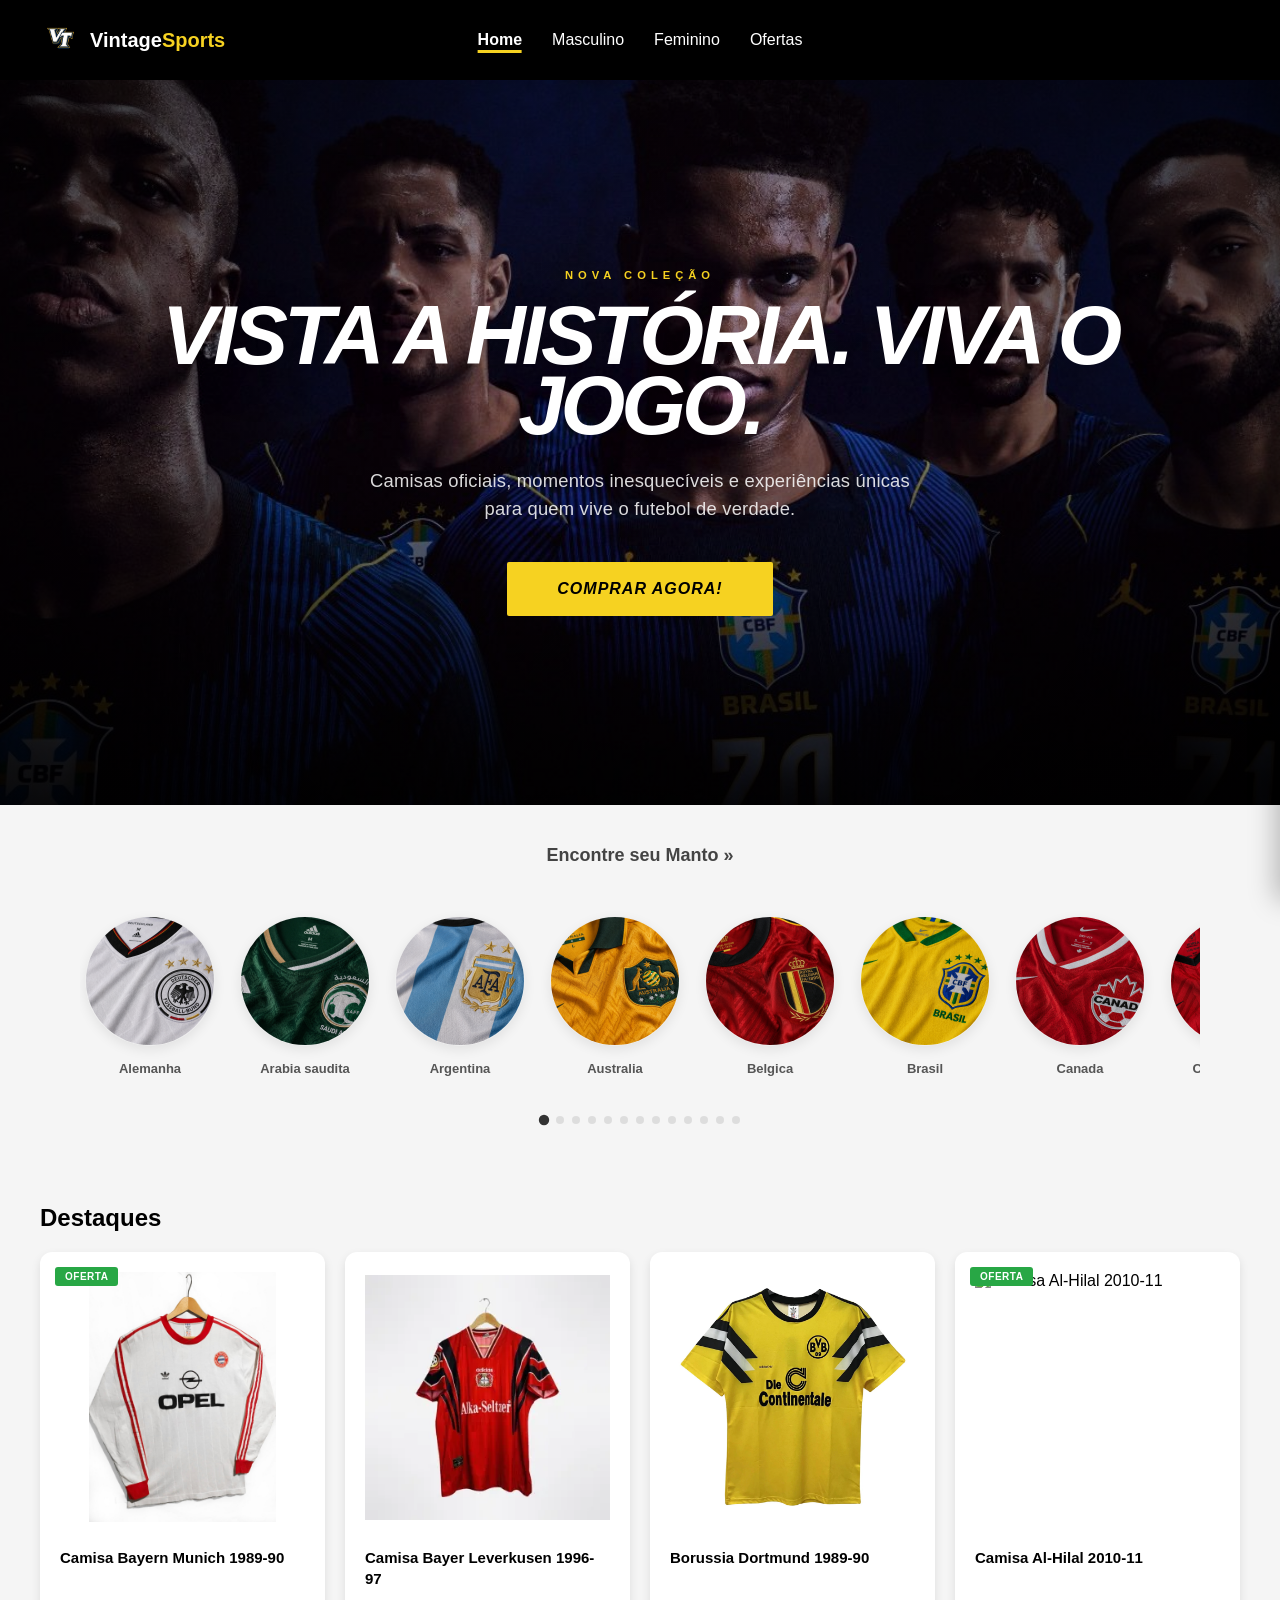
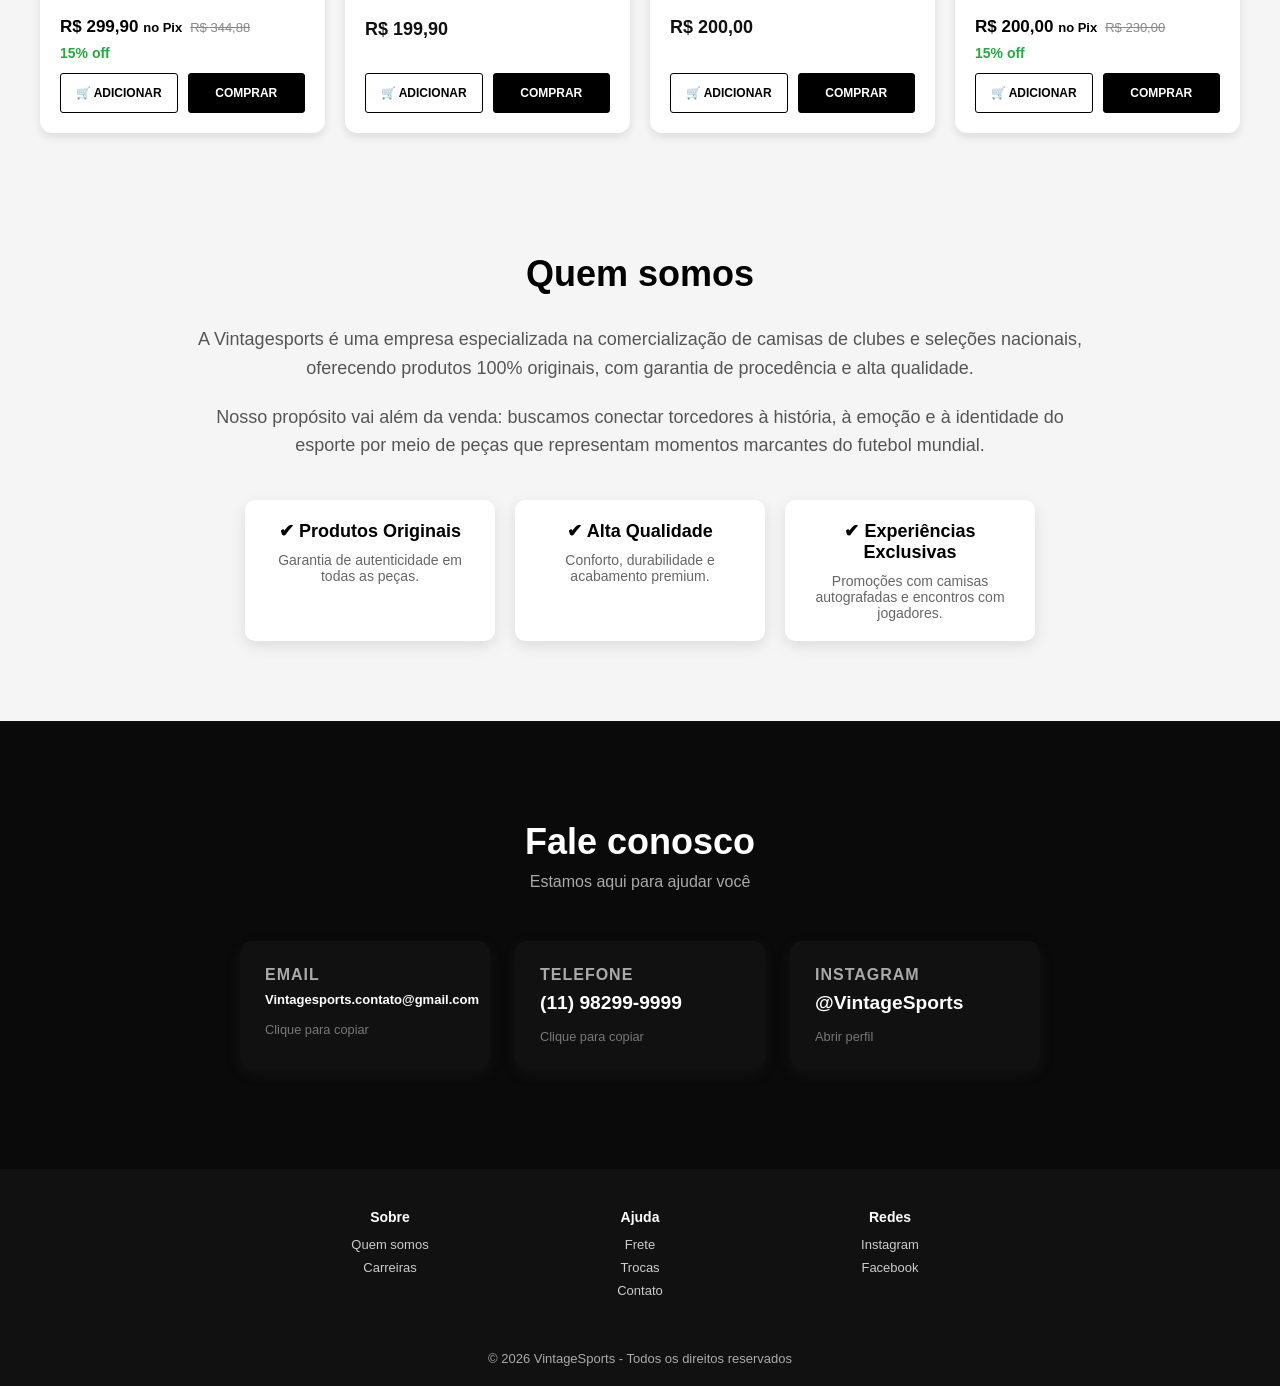
==== index.html @ 47f7eb40 "modify" ====
<!DOCTYPE html>
<html lang="pt-br">
<head>
    <meta charset="UTF-8">
    <meta name="viewport" content="width=device-width, initial-scale=1.0">

    <!-- CSS -->
    <link rel="stylesheet" href="/css/header.css">
    <link rel="stylesheet" href="/css/style.css">
    <link rel="stylesheet" href="/css/home.css">
    <link rel="stylesheet" href="/css/produtos.css">
    <link rel="stylesheet" href="/css/footer.css">
    <link rel="stylesheet" href="/css/modal_produto.css">
    <link rel="stylesheet" href="/css/carrossel.css">
    <link rel="stylesheet" href="https://cdnjs.cloudflare.com/ajax/libs/font-awesome/7.0.1/css/all.min.css">

    <title>VintageSports</title>
</head>

<body>

<div id="overlay"></div>

<header>
  <div class="logo">
      <img src="/assets/img/logo.png" alt="">
      <h1>Vintage<span style="color:#f6d221;">Sports</span></h1>
  </div>

  <nav>
    <ul>
      <li><a href="/index.html"class="active">Home</a></li>
      <li><a href="/pages/masculino.html">Masculino</a></li>
      <li><a href="/pages/femenino.html">Feminino</a></li>
      <li><a href="/pages/ofertas.html">Ofertas</a></li>
    </ul>
  </nav>

  <div class="icons">
    <div class="search-box">
        <input type="text" id="searchInput" placeholder="Buscar...">
        <i class="fa-solid fa-magnifying-glass search-icon"></i>
    </div>
    <button id="cart-btn">
      <i class="fa-solid fa-bag-shopping"></i>
      <span id="cart-count">0</span>
    </button>
  </div>
</header>

<section class="hero">
  <div class="hero-overlay"></div>

  <div class="hero-content">
    <span class="tag">Nova Coleção</span>

    <h1>
      Vista a história. Viva o jogo.
    </h1>

    <p>
      Camisas oficiais, momentos inesquecíveis e experiências únicas para quem vive o futebol de verdade.
    </p>

    <a href="/pages/ofertas.html" class="btn-hero">
      Comprar agora!
    </a>
  </div>
</section>

<!-- Certifique-se de ter o link do FontAwesome no seu <head> para as setas aparecerem -->
<section class="carrossel-manto">
    <h2>Encontre seu Manto »</h2>
    
    <div class="carrossel-container">
        <!-- Seta Esquerda -->
        <button class="seta-nav esquerda" onclick="rolarCarrossel(-1)" aria-label="Anterior">
            <i class="fa-solid fa-chevron-left"></i>
        </button>

        <!-- O ID 'carrossel-lista' é o que o JS vai usar para rolar -->
        <div class="carrossel-wrapper" id="carrossel-lista">

            <div class="carrossel-item">
                <div class="carrossel-circulo">
                    <img src="/assets/img/ALEMANHA/alemanha.png" alt="Pelé">
                </div>
                <span>Alemanha</span>
            </div>

            <div class="carrossel-item">
                <div class="carrossel-circulo">
                    <img src="/assets/img/ARABIA SAUDITA/arabia.png" alt="Pelé">
                </div>
                <span>Arabia saudita</span>
            </div>

            <div class="carrossel-item">
                <div class="carrossel-circulo">
                    <img src="/assets/img/ARGENTINA/argentina.png" alt="Pelé">
                </div>
                <span>Argentina</span>
            </div>

            <div class="carrossel-item">
                <div class="carrossel-circulo">
                    <img src="/assets/img/AUSTRALIA/australia.png" alt="Pelé">
                </div>
                <span>Australia</span>
            </div>

            <div class="carrossel-item">
                <div class="carrossel-circulo">
                    <img src="/assets/img/BELGICA/belgica.png" alt="Pelé">
                </div>
                <span>Belgica</span>
            </div>

            <div class="carrossel-item">
                <div class="carrossel-circulo">
                    <img src="/assets/img/BRASIL/brasil.png" alt="Pelé">
                </div>
                <span>Brasil</span>
            </div>

            <div class="carrossel-item">
                <div class="carrossel-circulo">
                    <img src="/assets/img/CANADA/canada.png" alt="Pelé">
                </div>
                <span>Canada</span>
            </div>

            <div class="carrossel-item">
                <div class="carrossel-circulo">
                    <img src="/assets/img/COREIA DO SUL/coreia do sul.png" alt="Pelé">
                </div>
                <span>Coreia Do Sul</span>
            </div>

            <div class="carrossel-item">
                <div class="carrossel-circulo">
                    <img src="/assets/img/CROACIA/croacia.png" alt="Pelé">
                </div>
                <span>Croacia</span>
            </div>

            <div class="carrossel-item">
                <div class="carrossel-circulo">
                    <img src="/assets/img/EGITO/egito.png" alt="Pelé">
                </div>
                <span>Egito</span>
            </div>

            <div class="carrossel-item">
                <div class="carrossel-circulo">
                    <img src="/assets/img/ESPANHA/espanha.png" alt="Pelé">
                </div>
                <span>Espanha</span>
            </div>

            <div class="carrossel-item">
                <div class="carrossel-circulo">
                    <img src="/assets/img/USA/usa.png" alt="Pelé">
                </div>
                <span>USA</span>
            </div>

            <div class="carrossel-item">
                <div class="carrossel-circulo">
                    <img src="/assets/img/FRANCA/frança.png" alt="Pelé">
                </div>
                <span>França</span>
            </div>

            <div class="carrossel-item">
                <div class="carrossel-circulo">
                    <img src="/assets/img/HOLANDA/holanda.png" alt="São Paulo">
                </div>
                <span>Holanda</span>
            </div>

            <div class="carrossel-item">
                <div class="carrossel-circulo">
                    <img src="/assets/img/INGLATERRA/inglaterra.png" alt="Santos">
                </div>
                <span>Inglaterra</span>
            </div>

            <div class="carrossel-item">
                <div class="carrossel-circulo">
                    <img src="/assets/img/JAPAO/japao.png" alt="Santos">
                </div>
                <span>Japão</span>
            </div>

            <div class="carrossel-item">
                <div class="carrossel-circulo">
                    <img src="/assets/img/MARROCOS/marrocos.png" alt="Santos">
                </div>
                <span>Marrocos</span>
            </div>

            <div class="carrossel-item">
                <div class="carrossel-circulo">
                    <img src="/assets/img/MEXICO/mexico.png" alt="Santos">
                </div>
                <span>Mexico</span>
            </div>

            <div class="carrossel-item">
                <div class="carrossel-circulo">
                    <img src="/assets/img/PORTUGAL/portugal.png" alt="Santos">
                </div>
                <span>Portugal</span>
            </div>

            <div class="carrossel-item">
                <div class="carrossel-circulo">
                    <img src="/assets/img/URUGUAY/uruguai.png" alt="Santos">
                </div>
                <span>Uruguay</span>
            </div>

            <!-- Adicione mais itens aqui conforme sua necessidade -->

        </div>

        <!-- Seta Direita -->
        <button class="seta-nav direita" onclick="rolarCarrossel(1)" aria-label="Próximo">
            <i class="fa-solid fa-chevron-right"></i>
        </button>
    </div>

    <!-- Bolinhas de Navegação (Opcional, o JS pode controlar depois) -->
    <div class="carrossel-dots" id="carrossel-dots">
        <span class="ponto ativo"></span>
        <span class="ponto"></span>
        <span class="ponto"></span>
        <span class="ponto"></span>
    </div>
</section>


<section class="products">
  <h2>Destaques</h2>
  <div class="grid animar" id="produtos-home"></div>
</section>

<!-- 🔥 CARRINHO -->
<div id="cart" class="cart">
  <h2>Seu Carrinho</h2>

  <ul id="cart-items"></ul>

  <div class="cart-footer">
    <p>Total: R$ <span id="total">0.00</span></p>

    <button class="vercart-btn" onclick="VerCarrinho()">
      Ver Carrinho completo
    </button>

    <button class="conti-btn" onclick="closeCart()">
      Continuar Comprando
    </button>
  </div>
</div>


<section id="quem-somos" class="quem-somos animar">
  <div class="container">

    <h2 class="animar">Quem somos</h2>

    <p class="descricao animar">
      A Vintagesports é uma empresa especializada na comercialização de camisas de clubes e seleções nacionais, oferecendo produtos 100% originais, com garantia de procedência e alta qualidade.
    </p>

    <p class="descricao animar">
      Nosso propósito vai além da venda: buscamos conectar torcedores à história, à emoção e à identidade do esporte por meio de peças que representam momentos marcantes do futebol mundial.
    </p>

    <div class="destaques">
      <div class="card-s animar">
        <h3>✔ Produtos Originais</h3>
        <p>Garantia de autenticidade em todas as peças.</p>
      </div>

      <div class="card-s animar">
        <h3>✔ Alta Qualidade</h3>
        <p>Conforto, durabilidade e acabamento premium.</p>
      </div>

      <div class="card-s animar">
        <h3>✔ Experiências Exclusivas</h3>
        <p>Promoções com camisas autografadas e encontros com jogadores.</p>
      </div>
    </div>

  </div>
</section>

<section id="contato" class="contato animar">
  <h2 class="titulo-contato animar">Fale conosco</h2>
  <p class="subtitulo-contato animar">Estamos aqui para ajudar você</p>

  <div class="contato-container">

    <!-- EMAIL -->
    <div class="card-contato copiavel animar" onclick="copiarTexto('email', this)">
      <h3>Email</h3>
      <p id="email">Vintagesports.contato@gmail.com</p>
      <span class="status">Clique para copiar</span>
    </div>

    <!-- TELEFONE -->
    <div class="card-contato copiavel animar" onclick="copiarTexto('telefone', this)">
      <h3>Telefone</h3>
      <p id="telefone">(11) 98299-9999</p>
      <span class="status">Clique para copiar</span>
    </div>

    <!-- INSTAGRAM -->
    <div class="card-contato animar">
      <h3>Instagram</h3>
      <p>
        <a href="https://instagram.com/seuusuario" target="_blank">
          @VintageSports
        </a>
      </p>
      <span class="status">Abrir perfil</span>
    </div>

  </div>
</section>

<footer class="">
  <div class="footer-grid">

    <div class="animar">
      <h4>Sobre</h4>
      <ul>
        <li><a href="#quem-somos">Quem somos</a></li>
        <li><a href="#">Carreiras</a></li>
      </ul>
    </div>

    <div class="animar">
      <h4>Ajuda</h4>
      <ul>
        <li><a href="#">Frete</a></li>
        <li><a href="#">Trocas</a></li>
        <li><a href="#contato">Contato</a></li>
      </ul>
    </div>

    <div class="animar">
      <h4>Redes</h4>
      <ul>
        <li><a href="#">Instagram</a></li>
        <li><a href="#">Facebook</a></li>
      </ul>
    </div>

  </div>

  <p>© 2026 VintageSports - Todos os direitos reservados</p>
</footer>

<script src="/js/carrossel.js" defer></script>
<script src="/js/produtos.js"></script>
<script src="/js/modal_produto.js"></script>
<script src="/js/script.js" defer></script>

<div id="custom-confirm" class="modal-overlay">
  <div class="modal-content">
    <h3>Remover item?</h3>
    <p>Tem certeza que deseja remover este item do carrinho?</p>

    <div class="modal-buttons">
      <button id="confirm-yes" class="btn-confirm">Remover</button>
      <button id="confirm-no" class="btn-cancel">Cancelar</button>
    </div>
  </div>
</div>

<!-- MODAL DE SELEÇÃO DE PRODUTO (VINTAGE SPORTS) -->
<div id="modal-selecao" class="modal-container">
  <div class="modal-content product-layout">
    <button class="close-x" onclick="fecharModal()">✕</button>

    <!-- COLUNA ESQUERDA: IMAGEM -->
    <div class="product-left">
      <img id="modal-img" src="" alt="Produto">
    </div>

    <!-- COLUNA DIREITA: INFORMAÇÕES -->
    <div class="product-right">
      <h2 id="modal-titulo"></h2>
      
      <!-- ⭐ FEEDBACK E VENDAS -->
      <div class="product-rating-row">
        <div class="stars">
          <i class="fa-solid fa-star"></i>
          <i class="fa-solid fa-star"></i>
          <i class="fa-solid fa-star"></i>
          <i class="fa-solid fa-star"></i>
          <i class="fa-solid fa-star-half-stroke"></i>
          <span>(128 avaliações)</span>
        </div>
        <span class="sold-count">| 452 vendidos</span>
      </div>

      <p class="product-category">VintageSports Retro Collection</p>
      
      <div class="product-price-section">
        <span class="price-current" id="modal-preco"></span>
        <span class="price-method">no Pix</span>
      </div>

      <!-- BOX DE PROMOÇÃO -->
      <div class="product-info-box">
        <p>Baixe o App e ganhe <strong>5% de desconto</strong> com o cupom <strong>VINTAGE10</strong></p>
      </div>

      <!-- CABEÇALHO DE TAMANHOS -->
      <div class="size-header">
        <span>Tamanho e numeração</span>
        <a href="#" class="size-guide">Tabela de medidas</a>
      </div>

      <!-- GRADE DE TAMANHOS -->
      <div class="tamanhos-grid">
        <button type="button" onclick="selecionarTamanho('P', this)">P</button>
        <button type="button" onclick="selecionarTamanho('M', this)">M</button>
        <button type="button" onclick="selecionarTamanho('G', this)">G</button>
        <button type="button" onclick="selecionarTamanho('GG', this)">GG</button>
      </div>

      <!-- AÇÕES FINAIS (Botão Confirmar e Cancelar Centralizado) -->
      <div class="modal-footer-actions">
        <button id="btn-confirmar" class="btn-confirmar" style="display:none;" onclick="finalizarSelecao()">Confirmar</button>
        <button type="button" class="btn-cancelar-link" onclick="fecharModal()">Cancelar</button>
      </div>
    </div>
  </div>
</div>




</body>
</html>
---- css/header.css ----
/* =============================================================
   0. RESET E FOOTER FIX (Garante que o footer fique no fundo)
   ============================================================= */
html {
  height: 100%;
}

#promo {
  scroll-margin-top: 100px; /* Ajuste esse valor conforme a altura do seu header */
}

#quem-somos{
  scroll-margin-top: 100px;
}

body {
  margin: 0;
  display: flex;
  flex-direction: column;
  min-height: 100vh; /* Força o corpo a ter no mínimo a altura da tela */
}

/* Faz o conteúdo principal (como a section products) ocupar o espaço e empurrar o footer */
main, .products, .promo {
  flex: 1 0 auto;
}

footer {
  flex-shrink: 0;
}

/* =============================================================
   1. HEADER (ESTRUTURA)
   ============================================================= */
header {
  width: 100%;
  padding: 20px 40px;
  background-color: rgb(0, 0, 0);
  display: flex;
  justify-content: space-between;
  align-items: center;
  position: sticky;
  top: 0;
  z-index: 1000;
  transition: background-color 0.3s ease, backdrop-filter 0.3s ease;
}

header.scrolled {
  background-color: rgba(0, 0, 0, 0.6) !important;
  backdrop-filter: blur(12px);
  -webkit-backdrop-filter: blur(12px);
  box-shadow: 0 4px 20px rgba(0, 0, 0, 0.2);
}

/* =============================================================
   2. LOGO (ALINHAMENTO LIMPO)
   ============================================================= */
.logo {
  display: flex;
  align-items: center;
  gap: 10px;
  text-decoration: none;
  z-index: 10; /* Garante que o logo fique visível */
}

.logo img {
  width: 40px;
  height: 40px;
  object-fit: contain;
}

.logo h1 {
  font-size: 20px;
  color: white;
  margin: 0; /* Remove as margens negativas antigas */
  font-weight: bold;
}

/* =============================================================
   3. NAV (CENTRO ABSOLUTO DO MONITOR)
   ============================================================= */
nav {
  /* O segredo para o centro perfeito: ignora o tamanho do logo e ícones */
  position: absolute;
  left: 50%;
  transform: translateX(-50%);
}

nav ul {
  display: flex;
  list-style: none;
  gap: 30px;
  margin: 0;
  padding: 0;
}

nav a {
  text-decoration: none;
  color: #ffffff;
  font-weight: 500;
  transition: 0.3s;
}

nav a:hover {
  color: #f6d221;
}

nav a.active {
  color: #ffffff;
  font-weight: 600;
  border-bottom: 3px solid #f6d221;
  padding-bottom: 2px;
}

/* =============================================================
   4. ÍCONES E BUSCA (DIREITA)
   ============================================================= */
.icons {
  display: flex;
  align-items: center;
  gap: 20px;
  z-index: 10;
}

.search-box {
  display: flex;
  align-items: center;
  position: relative;
}

.search-box input {
  width: 0;
  opacity: 0;
  padding: 8px 0;
  border: 1px solid transparent;
  border-radius: 20px;
  transition: all 0.4s ease;
  background: #222;
  color: white;
}

.search-box.active input {
  width: 180px;
  opacity: 1;
  padding: 8px 15px;
  margin-right: 10px;
  border: 1px solid #444;
}

.search-icon {
  cursor: pointer;
  font-size: 18px;
  color: white;
  transition: transform 0.2s ease;
}

.search-icon:hover {
  transform: translateY(-3px);
}

.search-box input:focus {
  border: 1px solid #f6d221;
  box-shadow: 0 0 5px #f6d221;
  outline: none;
}

#cart-btn {
  background: none;
  border: none;
  color: white;
  font-size: 20px;
  cursor: pointer;
}
---- css/style.css ----
*{
  margin:0;
  padding:0;
  box-sizing:border-box;
  font-family:Arial, Helvetica, sans-serif;
}

html {
  scroll-behavior: smooth;
}


body{
  background:#f5f5f5;
}


body.no-scroll {
  overflow: hidden;
}

/* 🔥 BOTÃO DO CARRINHO */
#cart-btn {
  background: transparent;
  border: none;
  padding: 10px;
  cursor: pointer;
  border-radius: 10px;
  color: white;
  font-size: 22px; /* Aumentei um pouco o ícone para equilibrar com o número maior */
  display: flex;
  align-items: center;
  justify-content: center;
  position: relative;
  transition: all 0.3s ease;
}

#cart-btn:hover {
  transform: translateY(-5px);
}

#cart-count {
  position: absolute;
  top: 2px;    
  right: 0px;   
  background: #f6d221; 
  color: #000; 
  font-size: 12px;  
  font-weight: 800;    
  width: 18px;         
  height: 18px;
  display: flex;
  align-items: center;
  justify-content: center;
  border-radius: 50%;
  line-height: 1;
  pointer-events: none; 
  box-shadow: 0 2px 5px rgba(0,0,0,0.2);
}


/* 🔥 CARRINHO */
.cart {
  position: fixed;
  right: -340px;
  top: 80px;
  width: 340px;
  height: calc(100vh - 80px);
  background: white;
  padding: 20px;
  transition: 0.4s ease;
  box-shadow: -5px 0 25px rgba(0,0,0,0.25);

  display: flex;
  flex-direction: column;
  z-index: 2000 !important;
}

.cart.active {
  right: 0;
}

/* 🔥 LISTA */
#cart-items {
  flex: 1;
  overflow-y: auto;
  margin-top: 10px;
  padding-right: 5px;
}

/* 🔥 SCROLL */
#cart-items::-webkit-scrollbar {
  width: 6px;
}

#cart-items::-webkit-scrollbar-thumb {
  background: #ccc;
  border-radius: 10px;
}

/* 🔥 ITEM (NÍVEL NIKE) */
.cart-item {
  display: grid;
  grid-template-columns: 25px 70px 1fr 30px;
  align-items: center;
  gap: 12px;
  padding: 15px 0;
  border-bottom: 1px solid #eee;
}

/* CHECKBOX */
.cart-item input {
  cursor: pointer;
}

/* IMAGEM */
.cart-img {
  width: 65px;
  border-radius: 8px;
}

/* INFO */
.cart-info {
  display: flex;
  flex-direction: column;
  gap: 6px;
}

/* NOME */
.cart-name {
  font-size: 14px;
  font-weight: 500;
}

/* PREÇO */
.cart-price {
  font-weight: bold;
  font-size: 14px;
}

/* 🔥 CONTROLE DE QUANTIDADE */
.qtd-control {
  display: flex;
  align-items: center;
  gap: 8px;
}

.qtd-control button {
  width: 26px;
  height: 26px;
  border-radius: 50%;
  border: 1px solid #ddd;
  background: white;
  cursor: pointer;
  font-size: 14px;
  transition: 0.2s;
}

.qtd-control button:hover {
  background: black;
  color: white;
}

.qtd-control span {
  min-width: 20px;
  text-align: center;
  font-weight: bold;
}

/* 🔥 LIXEIRA */
.delete-btn {
  background: none;
  border: none;
  cursor: pointer;
  color: #aaa;
  font-size: 18px;
  transition: 0.2s;
}

.delete-btn:hover {
  color: red;
}

/* 🔥 FOOTER */
.cart-footer {
  border-top: 1px solid #eee;
  padding-top: 15px;
}

.cart-footer p {
  font-size: 16px;
  margin-bottom: 10px;
}

/* BOTÕES */
.vercart-btn {
  width: 100%;
  padding: 12px;
  background: #000;
  color: #fff;
  border: none;
  margin-bottom: 10px;
  cursor: pointer;
  transition: 0.3s;
}

.vercart-btn:hover {
  opacity: 0.8;
}

.conti-btn {
  width: 100%;
  padding: 12px;
  background: #ffffff;
  border: 1px solid #000;
  cursor: pointer;
  transition: 0.3s;
}

.conti-btn:hover {
  background: #000;
  color: white;
}

/* 🔥 OVERLAY (BLUR PREMIUM) */
#overlay {
  position: fixed;
  top: 0;
  left: 0;
  width: 100%;
  height: 100%;

  background: rgba(0, 0, 0, 0.4);
  backdrop-filter: blur(3px);

  opacity: 0;
  pointer-events: none;
  transition: 0.3s;

  z-index: 1500 !important;
}

#overlay.active {
  opacity: 1;
  pointer-events: all;
}

/* ESTADO INICIAL (invisível) */
.animar {
  opacity: 0;
  transform: translateY(40px);
  transition: all 0.8s ease;
}

/* QUANDO APARECE */
.animar.ativo {
  opacity: 1;
  transform: translateY(0);
}

/* ==========================================================================
   MODAL PADRONIZADO (ESTILO NIKE / VINTAGE SPORTS)
   ========================================================================== */

.modal-overlay {
  display: none; /* Controlado via JS */
  position: fixed;
  top: 0;
  left: 0;
  width: 100%;
  height: 100%;
  background: rgba(0, 0, 0, 0.4);
  backdrop-filter: blur(8px);    /* Desfoque moderno */
  -webkit-backdrop-filter: blur(8px);
  z-index: 10000;                /* Acima do mini-carrinho */
  align-items: center;
  justify-content: center;
}

.modal-content {
  background: #fff;
  padding: 40px 30px;
  border-radius: 24px;           /* Bordas suaves conforme a imagem */
  max-width: 380px;              /* Tamanho idêntico ao checkout */
  width: 90%;
  text-align: center;
  box-shadow: 0 20px 40px rgba(0, 0, 0, 0.15);
  border: none;
  animation: modalShow 0.3s cubic-bezier(0.175, 0.885, 0.32, 1.275) forwards;
}

/* --- TEXTOS --- */
.modal-content h3 {
  font-size: 22px;
  font-weight: 700;
  color: #111;
  margin-bottom: 12px;
  letter-spacing: -0.5px;
}

.modal-content p {
  font-size: 15px;
  color: #707072;                /* Cinza médio elegante */
  margin-bottom: 30px;
  line-height: 1.5;
}

/* --- BOTÕES EMPILHADOS --- */
.modal-buttons {
  display: flex;
  flex-direction: column;        /* Estilo empilhado da foto */
  gap: 12px;
  align-items: center;
}

.btn-confirm, .btn-cancel {
  border-radius: 40px;           /* Formato pílula */
  font-weight: 600;
  cursor: pointer;
  border: none;
  transition: all 0.2s ease;
}

/* Botão REMOVER (Destaque) */
.btn-confirm {
  background: #111;
  color: #fff;
  width: 100%;
  padding: 16px;
  font-size: 15px;
}

.btn-confirm:hover {
  background: #333;
}

/* Botão CANCELAR (Discreto) */
.btn-cancel {
  background: #f7f7f7;
  color: #111;
  width: 50%;                    /* Menor como na imagem */
  padding: 10px;
  font-size: 14px;
}

.btn-cancel:hover {
  background: #eeeeee;
}

/* --- ANIMAÇÕES --- */
@keyframes modalShow {
  from { transform: scale(0.8); opacity: 0; }
  to { transform: scale(1); opacity: 1; }
}


/* =============================================================
   SISTEMA DE NOTIFICAÇÃO GLOBAL - CENTRALIZADO NA BASE
   ============================================================= */

/* Container de Notificações - Fixado no Centro Inferior */
.toast-container {
    position: fixed !important;
    bottom: 30px !important;
    left: 50% !important; /* Move para o meio da tela */
    transform: translateX(-50%) !important; /* Ajuste exato para o centro horizontal */
    z-index: 2147483647 !important;
    display: flex !important;
    flex-direction: column-reverse !important;
    align-items: center !important; /* Garante que os toasts fiquem alinhados entre si no centro */
    gap: 12px !important;
    pointer-events: none;
}

/* Corpo da Notificação (Estilo Nike Moderno) */
.nike-toast {
    pointer-events: auto;
    background: #111 !important;
    color: #fff !important;
    padding: 16px 25px !important;
    width: 420px; /* Largura levemente maior para melhor equilíbrio centralizado */
    max-width: 90vw; /* Segurança para dispositivos móveis */
    border-radius: 4px !important;
    font-family: 'Segoe UI', Roboto, Helvetica, Arial, sans-serif !important;
    font-size: 14px !important;
    display: flex !important;
    align-items: center !important;
    justify-content: space-between !important;
    box-shadow: 0 10px 40px rgba(0,0,0,0.5) !important;
    position: relative !important;
    overflow: hidden !important;
    
    /* 🔥 ANIMAÇÃO DE ENTRADA (Sobe suavemente da base) */
    opacity: 0;
    transform: translateY(30px);
    transition: all 0.5s cubic-bezier(0.2, 0.8, 0.2, 1);
}

/* Estado Ativo (Quando a classe .show é adicionada pelo JS) */
.nike-toast.show {
    opacity: 1 !important;
    transform: translateY(0) !important;
}

/* Layout do Conteúdo e Ícone */
.toast-main-content {
    display: flex;
    align-items: center;
    gap: 12px;
}

.toast-icon {
    color: #ffcc00; /* Amarelo Nike/Vintage */
    font-size: 16px;
    display: flex;
    align-items: center;
}

/* Botão de Fechar (X) */
.toast-close-btn {
    background: none;
    border: none;
    color: #fff;
    font-size: 18px;
    cursor: pointer;
    opacity: 0.4;
    margin-left: 20px;
    transition: opacity 0.2s;
    line-height: 1;
}

.toast-close-btn:hover { 
    opacity: 1; 
}

/* 🔥 Barra de Carregamento Amarela com efeito de progresso */
.toast-timer-bar {
    position: absolute !important;
    bottom: 0 !important;
    left: 0 !important;
    height: 3px !important;
    background: #ffcc00 !important;
    width: 100%;
}

/* Dispara a animação da barra quando o toast aparece */
.nike-toast.show .toast-timer-bar {
    animation: toastProgress 3s linear forwards;
}

@keyframes toastProgress {
    from { width: 100%; }
    to { width: 0%; }
}

/* Ajuste fino para Mobile */
@media (max-width: 480px) {
    .nike-toast {
        width: 95vw;
        padding: 14px 20px !important;
    }
}
---- css/home.css ----
/* =============================================================
   HERO PRINCIPAL (ESTILO NIKE PERFORMANCE)
   ============================================================= */

.hero {
    position: relative;
    height: 90vh;
    background: url('/assets/img/banner.jpg') center/cover no-repeat;
    display: flex;
    align-items: center;
    justify-content: center;
    text-align: center;
    color: white;
    overflow: hidden;
    /* Alinhamento com a Navbar Transparente */
    margin-top: -85px; 
    padding-top: 85px; 
}

/* Overlay Cinematográfico: Foco central com extremidades escuras */
.hero-overlay {
    position: absolute;
    inset: 0;
    background: radial-gradient(circle, rgba(0,0,0,0.1) 0%, rgba(0,0,0,0.7) 100%),
                linear-gradient(to bottom, rgba(0,0,0,0.4) 0%, transparent 50%, rgba(0,0,0,0.8) 100%);
    z-index: 1;
}

.hero-content {
    position: relative;
    max-width: 1000px; /* Mais espaço para o título respirar */
    padding: 0 20px;
    z-index: 2;
}

/* TAG SUPERIOR: Menor, mais densa e bem espaçada */
.hero .tag {
    font-size: 0.7rem;
    letter-spacing: 5px; 
    color: #f6d221;
    text-transform: uppercase;
    font-weight: 900;
    margin-bottom: 20px;
    display: block;
}

/* TÍTULO IMPACTANTE: O coração do design Nike */
.hero h1 {
    font-size: clamp(2.5rem, 8vw, 5.2rem);
    font-weight: 900;
    text-transform: uppercase;
    font-style: italic; 
    letter-spacing: -4px; /* Letras "coladas" para visual de peso */
    line-height: 0.85; /* Título blocado verticalmente */
    margin-bottom: 25px;
    color: #fff;
    text-shadow: 0 15px 40px rgba(0,0,0,0.4);
}

/* PARÁGRAFO: Limpo e elegante */
.hero p {
    color: rgba(255, 255, 255, 0.85);
    margin: 0 auto 40px;
    line-height: 1.5;
    font-size: 1.15rem;
    max-width: 550px;
    font-weight: 400;
    letter-spacing: 0.2px;
}

/* BOTÃO HERO: Reto e com alto contraste */
.btn-hero {
    display: inline-block;
    background: #f6d221;
    color: #000;
    text-decoration: none;
    padding: 18px 50px;
    font-weight: 900;
    text-transform: uppercase;
    font-style: italic;
    letter-spacing: 1px;
    border-radius: 2px; /* Cantos quase retos */
    cursor: pointer;
    border: none;
    transition: all 0.4s cubic-bezier(0.2, 1, 0.3, 1);
}

.btn-hero:hover {
    background: #fff;
    transform: scale(1.05); /* Zoom sutil */
    box-shadow: 0 10px 30px rgba(0,0,0,0.4);
}

/* Ajuste Responsivo */
@media (max-width: 768px) {
    .hero { height: 80vh; }
    .hero h1 { 
        font-size: 3.2rem; 
        letter-spacing: -2px; 
        line-height: 0.9;
    }
    .hero p { 
        font-size: 1rem; 
        max-width: 100%;
    }
    .btn-hero { 
        padding: 15px 40px; 
        font-size: 0.85rem;
    }
}


.content{
    display: flex;
    flex-direction: column;
    gap: 15px;
}

.content button {
  position: relative;
  overflow: hidden;

  background: linear-gradient(135deg, #6a5cff, #8f44fd);
  color: white;
  border: none;
  padding: 12px 20px;
  border-radius: 10px;
  cursor: pointer;
  font-weight: bold;

  transition: all 0.3s ease;
  box-shadow: 0 4px 15px rgba(106, 92, 255, 0.4);
}


.content button:hover {
  transform: translateY(-3px) scale(1.05);
  box-shadow: 0 8px 25px rgba(106, 92, 255, 0.6);
}


.content button:active {
  transform: scale(0.95);
}

.content button::after {
  content: "";
  position: absolute;
  top: 0;
  left: -100%;
  width: 100%;
  height: 100%;
  background: linear-gradient(120deg, transparent, rgba(255,255,255,0.5), transparent);
  transition: 0.5s;
}

.content button:hover::after {
  left: 100%;
}

.quem-somos {
  background: #f5f5f5;
  padding: 80px 20px;
  text-align: center;
}

.container {
  max-width: 900px;
  margin: 0 auto;
}

.quem-somos h2 {
  font-size: 36px;
  margin-bottom: 30px;
}

.descricao {
  font-size: 18px;
  color: #555;
  line-height: 1.6;
  margin-bottom: 20px;
}

/* Destaques */
.destaques {
  display: flex;
  gap: 20px;
  margin-top: 40px;
  flex-wrap: wrap;
  justify-content: center;
}

.card-s {
  background: white;
  padding: 20px;
  border-radius: 10px;
  width: 250px;
  box-shadow: 0 5px 15px rgba(0,0,0,0.1);
  transition: 0.3s;
}

.card-s h3 {
  margin-bottom: 10px;
  font-size: 18px;
}

.card-s p {
  font-size: 14px;
  color: #666;
}

.card-s::before {
  content: "";
  position: absolute;
  inset: 0;
  border-radius: 12px;
  padding: 1px;
  background: linear-gradient(120deg, transparent, #f6d221, transparent);
  -webkit-mask:
    linear-gradient(#000 0 0) content-box,
    linear-gradient(#000 0 0);
  -webkit-mask-composite: xor;
  mask-composite: exclude;
  opacity: 0;
  transition: 0.3s;
}

.card-s:hover{
  transform: translateY(-5px);
}

.card-s:hover::before {
  opacity: 1;
}

/* SEÇÃO */
.contato {
  background: #0a0a0a;
  color: white;
  padding: 100px 20px;
  text-align: center;
}

/* TÍTULO */
.titulo-contato {
  font-size: 36px;
  font-weight: 600;
  margin-bottom: 10px;
}

.subtitulo-contato {
  color: #aaa;
  margin-bottom: 50px;
}

/* GRID */
.contato-container {
  display: flex;
  justify-content: center;
  gap: 25px;
  flex-wrap: wrap;
}

/* CARD */
.card-contato {
  background: #111;
  padding: 25px;
  width: 250px;
  border-radius: 12px;
  transition: all 0.3s ease;
  box-shadow: 0 5px 15px rgba(105, 105, 105, 0.1);
  text-align: left;
  position: relative;
  overflow: hidden;
}

/* BORDA ANIMADA */
.card-contato::before {
  content: "";
  position: absolute;
  inset: 0;
  border-radius: 12px;
  padding: 1px;
  background: linear-gradient(120deg, transparent, #f6d221, transparent);
  -webkit-mask:
    linear-gradient(#000 0 0) content-box,
    linear-gradient(#000 0 0);
  -webkit-mask-composite: xor;
  mask-composite: exclude;
  opacity: 0;
  transition: 0.3s;
}

/* HOVER */
.card-contato:hover {
  transform: translateY(-8px);
}

.card-contato:hover::before {
  opacity: 1;
}

/* TEXTOS */
.card-contato h3 {
  font-size: 1rem;
  color: #aaa;
  margin-bottom: 8px;
  text-transform: uppercase;
  letter-spacing: 1px;
}

.card-contato p {
  font-size: 1.2rem;
  font-weight: bold;
}

/* LINK */
.card-contato a {
  color: white;
  text-decoration: none;
}

/* STATUS */
.status {
  display: block;
  margin-top: 15px;
  font-size: 0.8rem;
  color: #777;
}

/* EFEITO COPIADO */
.card-contato.copiado {
  background: #1a1a1a;
}

.card-contato.copiado .status {
  color: #f6d221;
}

#email{
  font-size: 13px;
}
---- css/produtos.css ----
/* =============================================================
   SEÇÃO DE PRODUTOS (GRID TRAVADO EM 4 COLUNAS)
   ============================================================= */

.products {
  padding: 40px;
}

.products h2 {
  margin-bottom: 20px;
}

/* 🔥 GRID FIXO: Aqui travamos em 4 colunas */
.grid {
  display: grid;
  /* repeat(4, 1fr) garante que sempre haverá 4 colunas iguais */
  grid-template-columns: repeat(4, 1fr) !important;
  gap: 20px;
}

/* 🔥 RESPONSIVIDADE: Só muda quando a tela for realmente pequena (Celular/Tablet) */
@media (max-width: 1024px) {
  .grid {
    grid-template-columns: repeat(2, 1fr) !important; /* 2 colunas para tablets */
  }
}

@media (max-width: 600px) {
  .grid {
    grid-template-columns: 1fr !important; /* 1 coluna para celular */
  }
}

/* 🔥 CARD */
.card {
  background: #fff;
  padding: 20px;
  border-radius: 12px;
  cursor: pointer;
  transition: transform 0.3s ease, box-shadow 0.3s ease;
  box-shadow: 0 4px 10px rgba(0,0,0,0.1);
  
  display: flex;
  flex-direction: column;
  justify-content: space-between;
  height: 100%; /* Mantém todos os cards com a mesma altura */
}

.card:hover {
  transform: translateY(-8px);
  box-shadow: 0 10px 20px rgba(0,0,0,0.15);
}

/* 🔥 IMAGEM */
.card img {
  width: 100%;
  height: 250px;
  object-fit: contain; /* Não corta a camisa */
  margin-bottom: 15px;
}

/* 🔥 TÍTULO */
.card h3 {
  font-size: 15px;
  font-weight: 600;
  margin: 10px 0;
  min-height: 40px; /* Garante que os botões fiquem alinhados */
  line-height: 1.4;
}

/* ⭐ ESTRELAS */
.stars {
  color: #ffbc00; /* Amarelo Nike/Vintage */
  font-size: 14px;
  margin-bottom: 8px;
}

/* 💰 PREÇO */
.price {
  font-size: 18px;
  font-weight: 800;
  margin-bottom: 15px;
  color: #111;
}

/* =============================================================
   BOTÕES COM EFEITO DE BRILHO E ESTILO NIKE (MASC/FEM/OFERTAS)
   ============================================================= */

.buttons {
    display: flex;
    gap: 10px;
    margin-top: auto;
}

/* 1. ESTILO BASE PARA TODOS OS BOTÕES */
.buttons button {
    position: relative;
    overflow: hidden; /* Garante que o brilho não saia do botão */
    flex: 1;
    padding: 12px 5px;
    border-radius: 3px; /* Raio original solicitado */
    cursor: pointer;
    font-size: 12px;
    font-weight: 700;
    text-transform: uppercase;
    transition: all 0.3s ease;
    border: 1px solid black;
    display: flex;
    align-items: center;
    justify-content: center;
}

/* 2. ANIMAÇÃO DE ESCALA E PULO (PARA OS DOIS) */
.buttons button:hover {
    transform: translateY(-3px) scale(1.02);
}

/* 3. O EFEITO DE BRILHO (A LUZ QUE PASSA PELO BOTÃO) */
.buttons button::after {
    content: "";
    position: absolute;
    top: 0;
    left: -100%;
    width: 100%;
    height: 100%;
    background: linear-gradient(
        120deg, 
        transparent, 
        rgba(255, 255, 255, 0.4), 
        transparent
    );
    transition: 0.5s;
    z-index: 1;
}

/* Faz o brilho atravessar AMBOS os botões no hover */
.buttons button:hover::after {
    left: 100%;
}

/* 4. BOTÃO ADICIONAR (Estilo Branco / Inverte no Hover) */
.buttons button:first-child {
    background: #ffffff;
    color: #000;
    z-index: 2;
}

.buttons button:first-child:hover {
    background: #000;
    color: #fff;
}

/* 5. BOTÃO COMPRAR (Estilo Preto Sólido) */
.buy-btn {
    background: #000000 !important;
    color: #ffffff !important;
    border: 1px solid #000 !important;
    z-index: 2;
}

.buy-btn:hover {
    background: #333 !important;
}

/* Efeito de clique (apertar) */
.buttons button:active {
    transform: scale(0.95);
}



/* =============================================================
   ESTILOS GLOBAIS DE OFERTA (PARA TODO O SITE)
   ============================================================= */

/* 1. Selo "OFERTA" no topo do card */
.card {
    position: relative; /* Necessário para o badge não fugir */
}

.badge-oferta {
    position: absolute;
    top: 15px;
    left: 15px;
    background: #28a745; /* Verde da sua imagem */
    color: #fff;
    padding: 4px 10px;
    font-size: 10px;
    font-weight: 800;
    border-radius: 3px;
    z-index: 10;
    letter-spacing: 0.5px;
}

/* 2. Container de Preços (Alinhamento em linha) */
.price-container {
    display: flex;
    align-items: center;
    gap: 8px;
    margin: 12px 0;
    flex-wrap: wrap;
}

/* Preço Atual (Preto e Forte) */
.price-main {
    font-weight: 800;
    font-size: 17px;
    color: #000;
}

.price-main small {
    font-size: 13px;
    font-weight: 600;
}

/* Preço Antigo (Cinza e Riscado) */
.price-old {
    color: #888;
    text-decoration: line-through;
    font-size: 13px;
}

/* Porcentagem de Desconto (Verde) */
.discount-percent {
    color: #28a745;
    font-weight: 700;
    font-size: 14px;
}

/* 3. Ajuste para o Preço Padrão (quando não for oferta) */
.price {
    font-size: 18px;
    font-weight: 800;
    color: #111;
    margin: 12px 0;
}
---- css/footer.css ----
/* =========================
FOOTER CENTRALIZADO
========================= */
footer {
background: #111;
color: #fff;
margin-top: 0;
text-align: center;
}

/* GRID */
.footer-grid {
display: flex;
justify-content: center;
gap: 100px;
padding: 40px 20px 20px;
flex-wrap: wrap;
}

/* COLUNAS */
.footer-grid div {
text-align: center;
min-width: 150px;
}

/* TÍTULOS */
.footer-grid h4 {
margin-bottom: 12px;
font-size: 14px;
font-weight: 600;
}

/* LISTA */
.footer-grid ul {
list-style: none;
}

/* LINKS */
.footer-grid a {
color: #ccc;
text-decoration: none;
font-size: 13px;
display: block;
margin-bottom: 8px;
transition: 0.3s;
}

/* HOVER */
.footer-grid a:hover {
color: #f6d221;
}

/* TEXTO FINAL */
footer p {
margin-top: 25px;
padding-bottom: 20px;
font-size: 13px;
color: #aaa;
}

/* =========================
RESPONSIVO
========================= */
@media (max-width: 900px) {
.footer-grid {
flex-direction: column;
gap: 25px;
}
}
---- css/modal_produto.css ----
/* =============================================================
   PARTE 1: ESTRUTURA E INFOS DO PRODUTO (VINTAGE SPORTS)
   ============================================================= */

#modal-selecao.modal-container {
    display: none; 
    position: fixed;
    inset: 0;
    background: rgba(0, 0, 0, 0.6);
    z-index: 99999;
    align-items: center;
    justify-content: center;
    opacity: 0;
    transition: opacity 0.4s ease;
}

#modal-selecao.active {
    display: flex;
    opacity: 1;
}

#modal-selecao .modal-content {
    background: #fff;
    width: 95%;          
    max-width: 1800px;    
    min-height: 850px; 
    max-height: 95vh;     
    border-radius: 24px;
    padding: 60px;
    display: flex !important;
    flex-direction: row; 
    gap: 80px;
    align-items: center;
    justify-content: center;
    position: relative;
    box-shadow: 0 15px 50px rgba(0,0,0,0.15);
    opacity: 0;
    transform: translateY(30px); 
    transition: transform 0.5s cubic-bezier(0.16, 1, 0.3, 1), opacity 0.5s ease;
    overflow-y: auto;
}

#modal-selecao.active .modal-content {
    opacity: 1;
    transform: translateY(0);
}

.product-left {
    flex: 1.2;
    display: flex;
    justify-content: center;
}

#modal-img {
    width: 100%;
    max-width: 550px;
    height: auto;
    object-fit: contain;
}

.product-right {
    flex: 1;
    display: flex;
    flex-direction: column;
    text-align: left;
}

#modal-titulo {
    font-size: 2.5rem;
    font-weight: 700;
    margin-bottom: 5px;
    color: #000;
}

/* ⭐ Estrelas e Contador de Vendas */
.product-rating-row {
    display: flex;
    align-items: center;
    gap: 15px;
    margin-bottom: 15px;
    font-size: 14px;
}

.stars i { color: #ffbc00; } /* Dourado */
.stars span { color: #757575; margin-left: 5px; }
.sold-count { color: #007d4d; font-weight: 600; }

.product-category {
    color: #757575;
    font-size: 1.1rem;
    margin-bottom: 20px;
}

/* =============================================================
   PARTE 2: PREÇO, TAMANHOS E AÇÕES (BOTÕES CENTRALIZADOS)
   ============================================================= */

.product-price-section {
    margin-bottom: 30px;
}

.price-current {
    font-size: 1.8rem;
    font-weight: 600;
}

.price-method {
    font-size: 1.1rem;
    color: #666;
    margin-left: 8px;
}

.product-info-box {
    background: #f7f7f7;
    border-left: 4px solid #007d4d;
    padding: 20px;
    margin-bottom: 30px;
    font-size: 1rem;
}

.size-header {
    display: flex;
    justify-content: space-between;
    margin-bottom: 15px;
    font-weight: 600;
}

.size-guide {
    color: #757575;
    text-decoration: underline;
}

.tamanhos-grid {
    display: grid !important;
    grid-template-columns: repeat(4, 1fr);
    gap: 12px;
    margin-bottom: 40px;
}

.tamanhos-grid button {
    height: 65px;
    border: 1px solid #e5e5e5;
    background: #fff;
    border-radius: 8px;
    font-size: 1.1rem;
    font-weight: 600;
    cursor: pointer;
    transition: all 0.3s ease;
}

.tamanhos-grid button:hover {
    background: #000;
    color: #fff;
}

.tamanhos-grid button.selecionado {
    border: 3px solid #000 !important;
    background: #fff;
}

/* 🎯 Centralização das ações na direita */
.modal-footer-actions {
    display: flex;
    flex-direction: column;
    align-items: center; /* Centraliza o link cancelar */
    width: 100%;
}

.btn-confirmar {
    background: #111;
    color: #fff;
    padding: 20px;
    width: 100%; /* Ocupa a largura da coluna info */
    border-radius: 50px;
    font-weight: 700;
    font-size: 1.1rem;
    border: none;
    cursor: pointer;
}

.btn-cancelar-link {
    background: none;
    border: none;
    color: #888;
    text-decoration: underline;
    margin-top: 15px;
    cursor: pointer;
    font-size: 1rem;
}

.close-x {
    position: absolute;
    top: 30px;
    right: 30px;
    font-size: 30px;
    background: none;
    border: none;
    cursor: pointer;
}

/* Mobile */
@media (max-width: 1000px) {
    #modal-selecao .modal-content {
        flex-direction: column;
        padding: 40px 20px;
        gap: 30px;
        min-height: 100vh;
    }
    #modal-img { max-width: 250px; }
    .tamanhos-grid { grid-template-columns: repeat(2, 1fr); }
}
---- css/carrossel.css ----
/* =============================================================
   SEÇÃO CARROSSEL DE MANTOS (CSS REVISADO)
   ============================================================= */

.carrossel-manto {
    padding: 40px 0;
    text-align: center;
    background: #f5f5f5;
    font-family: 'Segoe UI', Tahoma, Geneva, Verdana, sans-serif;
    width: 100%;
}

.carrossel-manto h2 {
    font-size: 18px;
    font-weight: 700;
    color: #444;
    margin-bottom: 30px;
}

.carrossel-container {
    display: flex;
    align-items: center;
    justify-content: center;
    max-width: 1200px;
    margin: 0 auto;
    position: relative;
    padding: 0 10px;
}

/* 🔥 WRAPPER DA ROLAGEM */
.carrossel-wrapper {
    display: flex !important;
    gap: 25px; 
    overflow-x: auto !important; /* Permite rolar com o dedo/mouse */
    scroll-behavior: smooth;    /* Suaviza o movimento das setas */
    padding: 20px 5px;
    scrollbar-width: none;       /* Esconde barra no Firefox */
    -ms-overflow-style: none;    /* Esconde barra no Edge */
    width: 100%;
}

/* Esconde barra de rolagem no Chrome e Safari */
.carrossel-wrapper::-webkit-scrollbar {
    display: none !important;
}

/* ITEM INDIVIDUAL */
.carrossel-item {
    flex: 0 0 auto;             /* MUITO IMPORTANTE: Impede que o círculo achate */
    display: flex;
    flex-direction: column;
    align-items: center;
    gap: 15px;
    cursor: pointer;
    transition: transform 0.3s ease;
}

.carrossel-item:hover {
    transform: translateY(-5px); /* Efeito moderno ao passar o mouse */
}

/* CÍRCULO DA IMAGEM */
.carrossel-circulo {
    width: 130px;
    height: 130px;
    border-radius: 50%;
    overflow: hidden;
    border: 1px solid #eee;
    box-shadow: 0 4px 12px rgba(0,0,0,0.08);
    background-color: #fff;
}

.carrossel-circulo img {
    width: 100%;
    height: 100%;
    object-fit: cover;          /* Garante que a foto preencha o círculo sem distorcer */
}

.carrossel-item span {
    font-size: 13px;
    color: #555;
    font-weight: 600;
}

/* SETAS DE NAVEGAÇÃO */
.seta-nav {
    background: none;
    border: none;
    font-size: 26px;
    color: #222;
    cursor: pointer;
    padding: 0 15px;
    z-index: 10;
    transition: color 0.3s ease, transform 0.2s;
}

.seta-nav:hover {
    color: #f6d221;             /* Amarelo do seu site */
    transform: scale(1.2);
}

.carrossel-dots {
    display: flex;
    justify-content: center;
    gap: 8px;
    margin-top: 20px;
}

.ponto {
    width: 8px;
    height: 8px;
    background: #ddd; /* Cor das bolinhas apagadas */
    border-radius: 50%;
    transition: all 0.3s ease;
}

.ponto.ativo {
    background: #333; /* Cor da bolinha acesa */
    transform: scale(1.3); /* Fica um pouco maior */
}
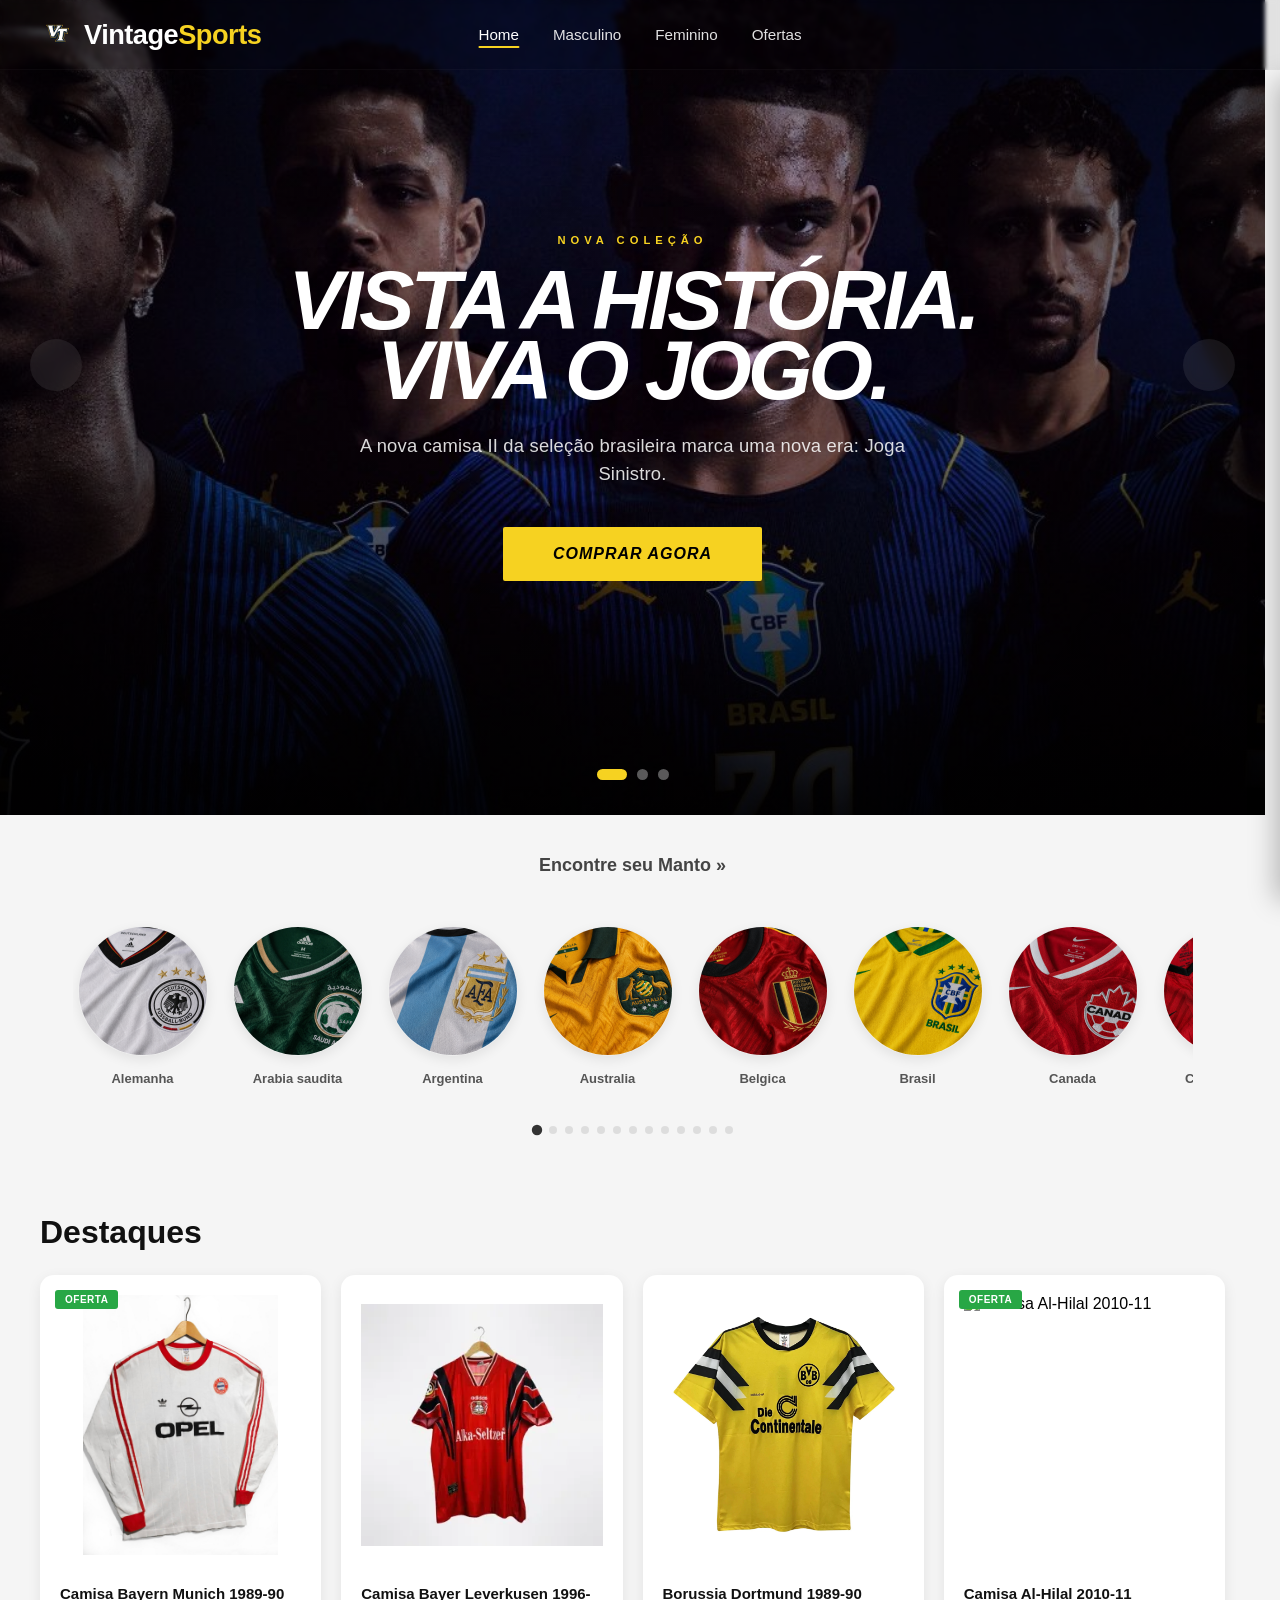
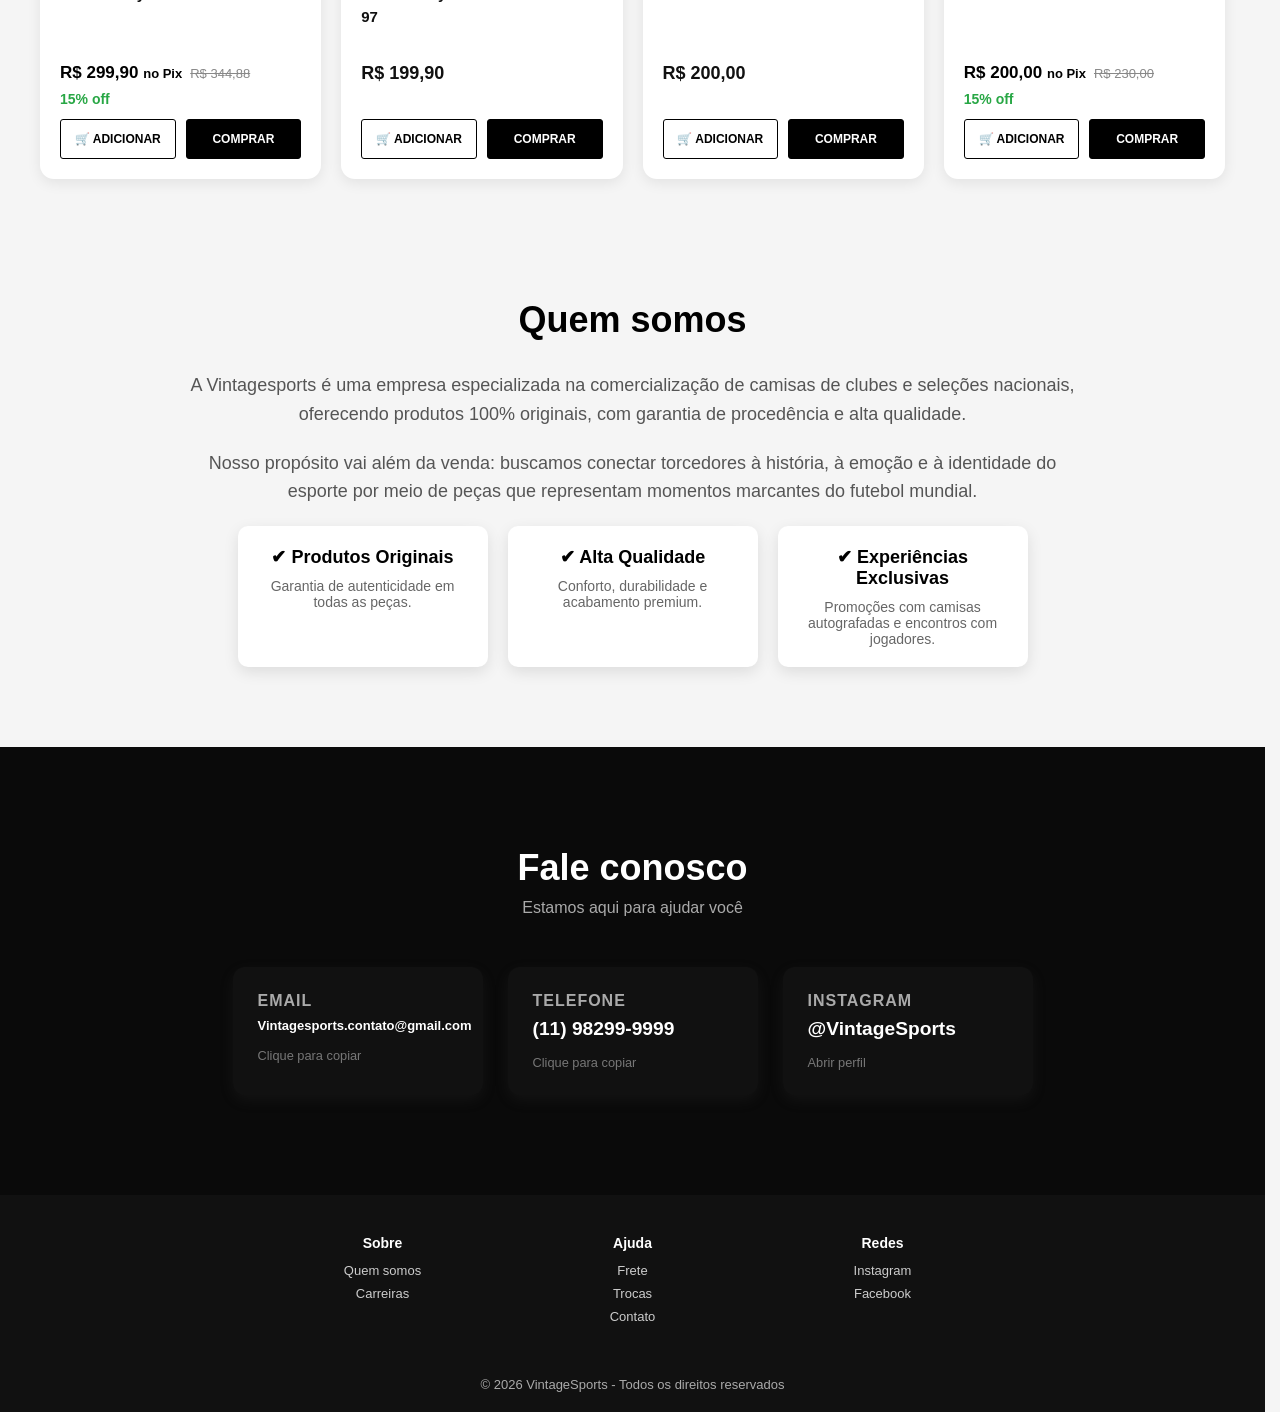
==== commit 21d5d396: "modify" ====
--- a/index.html
+++ b/index.html
@@ -49,23 +49,76 @@
 </header>
 
 <section class="hero">
+
+  <!-- ======================================================
+       SLIDES
+  ======================================================= -->
+
+  <div class="hero-slide active"></div>
+  <div class="hero-slide"></div>
+  <div class="hero-slide"></div>
+
+  <!-- ======================================================
+       OVERLAY
+  ======================================================= -->
+
   <div class="hero-overlay"></div>
 
+  <!-- ======================================================
+       CONTEÚDO
+  ======================================================= -->
+
   <div class="hero-content">
-    <span class="tag">Nova Coleção</span>
-
-    <h1>
-      Vista a história. Viva o jogo.
+
+    <span class="tag" id="hero-tag">
+      Nova Coleção
+    </span>
+
+    <h1 id="hero-title">
+      Vista a história.<br>
+      Viva o jogo.
     </h1>
 
-    <p>
+    <p id="hero-text">
       Camisas oficiais, momentos inesquecíveis e experiências únicas para quem vive o futebol de verdade.
     </p>
 
-    <a href="/pages/ofertas.html" class="btn-hero">
-      Comprar agora!
+    <a
+      href="/pages/ofertas.html"
+      class="btn-hero"
+      id="hero-btn"
+    >
+      Comprar agora
     </a>
-  </div>
+
+  </div>
+
+  <!-- ======================================================
+       CONTROLES
+  ======================================================= -->
+
+  <button class="hero-arrow hero-prev">
+    <i class="fa-solid fa-chevron-left"></i>
+  </button>
+
+  <button class="hero-arrow hero-next">
+    <i class="fa-solid fa-chevron-right"></i>
+  </button>
+
+  <!-- ======================================================
+       INDICADORES
+  ======================================================= -->
+
+  <div class="hero-dots">
+
+    <span class="hero-dot active"></span>
+
+    <span class="hero-dot"></span>
+
+    <span class="hero-dot"></span>
+
+  </div>
+
 </section>
 
 <!-- Certifique-se de ter o link do FontAwesome no seu <head> para as setas aparecerem -->
--- a/css/header.css
+++ b/css/header.css
@@ -3,6 +3,7 @@
    ============================================================= */
 html {
   height: 100%;
+  scrollbar-gutter: stable;
 }
 
 #promo {
@@ -30,144 +31,358 @@
 }
 
 /* =============================================================
-   1. HEADER (ESTRUTURA)
-   ============================================================= */
+   HEADER TRANSPARENTE MODERNO
+============================================================= */
+
 header {
   width: 100%;
-  padding: 20px 40px;
-  background-color: rgb(0, 0, 0);
-  display: flex;
+
+  height: 70px;
+
+  padding: 0 40px;
+
+  display: flex;
+  align-items: center;
   justify-content: space-between;
-  align-items: center;
-  position: sticky;
+
+  position: fixed;
+
   top: 0;
+  left: 0;
+
   z-index: 1000;
-  transition: background-color 0.3s ease, backdrop-filter 0.3s ease;
-}
+
+  background: rgba(0, 0, 0, 0.08);
+
+  backdrop-filter: blur(2px);
+  -webkit-backdrop-filter: blur(2px);
+
+  transition:
+    background 0.35s ease,
+    backdrop-filter 0.35s ease,
+    box-shadow 0.35s ease,
+    transform 0.35s ease;
+
+  border-bottom: 1px solid rgba(255,255,255,0.03);
+}
+
+/* =============================================================
+   HEADER AO ROLAR
+============================================================= */
 
 header.scrolled {
-  background-color: rgba(0, 0, 0, 0.6) !important;
-  backdrop-filter: blur(12px);
-  -webkit-backdrop-filter: blur(12px);
-  box-shadow: 0 4px 20px rgba(0, 0, 0, 0.2);
-}
-
-/* =============================================================
-   2. LOGO (ALINHAMENTO LIMPO)
-   ============================================================= */
+  background: rgba(8, 8, 8, 0.45);
+
+  backdrop-filter: blur(14px);
+  -webkit-backdrop-filter: blur(14px);
+
+  box-shadow: 0 4px 20px rgba(0,0,0,0.08);
+}
+/* =============================================================
+   LOGO
+============================================================= */
+
 .logo {
   display: flex;
   align-items: center;
+
   gap: 10px;
+
   text-decoration: none;
-  z-index: 10; /* Garante que o logo fique visível */
+
+  z-index: 10;
 }
 
 .logo img {
-  width: 40px;
-  height: 40px;
+  width: 34px;
+  height: 34px;
+
   object-fit: contain;
 }
 
 .logo h1 {
-  font-size: 20px;
-  color: white;
-  margin: 0; /* Remove as margens negativas antigas */
-  font-weight: bold;
-}
-
-/* =============================================================
-   3. NAV (CENTRO ABSOLUTO DO MONITOR)
-   ============================================================= */
+  margin: 0;
+
+  color: white;
+
+  font-size: 1.7rem;
+  font-weight: 700;
+
+  letter-spacing: -0.5px;
+}
+
+.logo span {
+  color: #f6d221;
+}
+
+/* =============================================================
+   NAV CENTRAL
+============================================================= */
+
 nav {
-  /* O segredo para o centro perfeito: ignora o tamanho do logo e ícones */
   position: absolute;
+
   left: 50%;
+
   transform: translateX(-50%);
 }
 
 nav ul {
   display: flex;
+  align-items: center;
+
   list-style: none;
-  gap: 30px;
+
+  gap: 34px;
+
   margin: 0;
   padding: 0;
 }
 
 nav a {
   text-decoration: none;
-  color: #ffffff;
+
+  color: rgba(255,255,255,0.88);
+
+  font-size: 0.95rem;
   font-weight: 500;
-  transition: 0.3s;
-}
+
+  transition: 0.25s ease;
+
+  position: relative;
+}
+
+/* Hover */
 
 nav a:hover {
-  color: #f6d221;
-}
+  color: white;
+}
+
+/* Linha elegante */
+
+nav a::after {
+  content: "";
+
+  position: absolute;
+
+  left: 0;
+  bottom: -5px;
+
+  width: 0%;
+  height: 2px;
+
+  background: #f6d221;
+
+  border-radius: 10px;
+
+  transition: 0.3s ease;
+}
+
+nav a:hover::after {
+  width: 100%;
+}
+
+/* Active */
 
 nav a.active {
-  color: #ffffff;
-  font-weight: 600;
-  border-bottom: 3px solid #f6d221;
-  padding-bottom: 2px;
-}
-
-/* =============================================================
-   4. ÍCONES E BUSCA (DIREITA)
-   ============================================================= */
+  color: white;
+}
+
+nav a.active::after {
+  width: 100%;
+}
+
+/* =============================================================
+   ÍCONES
+============================================================= */
+
 .icons {
   display: flex;
   align-items: center;
-  gap: 20px;
+
+  gap: 18px;
+
   z-index: 10;
 }
 
+/* =============================================================
+   SEARCH
+============================================================= */
+
 .search-box {
   display: flex;
   align-items: center;
+
   position: relative;
 }
 
 .search-box input {
   width: 0;
+
   opacity: 0;
+
   padding: 8px 0;
-  border: 1px solid transparent;
+
+  border: none;
+
   border-radius: 20px;
-  transition: all 0.4s ease;
-  background: #222;
-  color: white;
+
+  transition: all 0.35s ease;
+
+  background: rgba(255,255,255,0.08);
+
+  color: white;
+
+  font-size: 14px;
 }
 
 .search-box.active input {
-  width: 180px;
+  width: 170px;
+
   opacity: 1;
-  padding: 8px 15px;
+
+  padding: 8px 14px;
+
   margin-right: 10px;
-  border: 1px solid #444;
-}
-
-.search-icon {
-  cursor: pointer;
-  font-size: 18px;
-  color: white;
-  transition: transform 0.2s ease;
-}
-
-.search-icon:hover {
-  transform: translateY(-3px);
 }
 
 .search-box input:focus {
-  border: 1px solid #f6d221;
-  box-shadow: 0 0 5px #f6d221;
   outline: none;
-}
-
+
+  box-shadow: 0 0 0 2px rgba(246,210,33,0.4);
+}
+
+/* =============================================================
+   BOTÕES / ÍCONES
+============================================================= */
+
+.search-icon,
 #cart-btn {
   background: none;
+
   border: none;
-  color: white;
-  font-size: 20px;
+
+  color: white;
+
+  font-size: 18px;
+
   cursor: pointer;
-}
+
+  transition:
+    transform 0.2s ease,
+    color 0.2s ease;
+}
+
+/* Hover */
+
+.search-icon:hover,
+#cart-btn:hover {
+  color: #f6d221;
+
+  transform: translateY(-2px);
+}
+
+/* =============================================================
+   RESPONSIVIDADE
+============================================================= */
+
+@media (max-width: 950px) {
+
+  header {
+    padding: 0 25px;
+  }
+
+  nav ul {
+    gap: 22px;
+  }
+
+  nav a {
+    font-size: 0.9rem;
+  }
+
+  .logo h1 {
+    font-size: 1.5rem;
+  }
+}
+
+/* =============================================================
+   TABLET
+============================================================= */
+
+@media (max-width: 768px) {
+
+  header {
+    height: 65px;
+
+    padding: 0 18px;
+  }
+
+  nav {
+    display: none;
+  }
+
+  .logo img {
+    width: 30px;
+    height: 30px;
+  }
+
+  .logo h1 {
+    font-size: 1.3rem;
+  }
+
+  .search-box.active input {
+    width: 120px;
+  }
+}
+
+/* =============================================================
+   MOBILE
+============================================================= */
+
+@media (max-width: 480px) {
+
+  header {
+    height: 60px;
+
+    padding: 0 14px;
+  }
+
+  .logo {
+    gap: 8px;
+  }
+
+  .logo h1 {
+    font-size: 1.1rem;
+  }
+
+  .icons {
+    gap: 14px;
+  }
+
+  .search-icon,
+  #cart-btn {
+    font-size: 16px;
+  }
+
+  .search-box.active input {
+    position: absolute;
+
+    right: 28px;
+
+    width: 110px;
+  }
+}
+
+/* =============================================================
+   NAVBAR MAIS VISÍVEL EM PÁGINAS INTERNAS
+============================================================= */
+
+body.internal-page header {
+
+  background: rgba(8, 8, 8, 0.45);
+
+  backdrop-filter: blur(14px);
+  -webkit-backdrop-filter: blur(14px);
+
+  box-shadow: 0 4px 20px rgba(0,0,0,0.12);
+}
--- a/css/style.css
+++ b/css/style.css
@@ -7,16 +7,25 @@
 
 html {
   scroll-behavior: smooth;
+  height: 100%;
 }
 
 
 body{
   background:#f5f5f5;
+  min-height: 100vh;
+  display: flex;
+  flex-direction: column;
 }
 
 
 body.no-scroll {
   overflow: hidden;
+}
+
+main {
+
+  flex: 1;
 }
 
 /* 🔥 BOTÃO DO CARRINHO */
--- a/css/home.css
+++ b/css/home.css
@@ -1,161 +1,386 @@
 /* =============================================================
-   HERO PRINCIPAL (ESTILO NIKE PERFORMANCE)
-   ============================================================= */
+   HERO PRINCIPAL (SLIDER ESTILO NIKE)
+============================================================= */
 
 .hero {
+
     position: relative;
-    height: 90vh;
-    background: url('/assets/img/banner.jpg') center/cover no-repeat;
+
+    width: 100%;
+
+    height: 100vh;
+
+    overflow: hidden;
+
     display: flex;
     align-items: center;
     justify-content: center;
+
     text-align: center;
+
     color: white;
-    overflow: hidden;
-    /* Alinhamento com a Navbar Transparente */
-    margin-top: -85px; 
-    padding-top: 85px; 
-}
-
-/* Overlay Cinematográfico: Foco central com extremidades escuras */
+
+    /* HERO FICA ATRÁS DA NAVBAR */
+
+    margin-top: -85px;
+
+    padding-top: 85px;
+}
+
+/* =============================================================
+   SLIDES
+============================================================= */
+
+.hero-slide {
+
+    position: absolute;
+
+    inset: 0;
+
+    opacity: 0;
+
+    transition: opacity 1.2s ease;
+
+    background-size: cover;
+
+    background-position: center;
+
+    background-repeat: no-repeat;
+
+    transform: scale(1.03);
+}
+
+/* SLIDE ATIVO */
+
+.hero-slide.active {
+    opacity: 1;
+}
+
+/* =============================================================
+   IMAGEM 1
+============================================================= */
+
+.hero-slide:nth-child(1) {
+
+    background-image:
+        url('/assets/img/banner.jpg');
+}
+
+/* =============================================================
+   IMAGEM 2
+============================================================= */
+
+.hero-slide:nth-child(2) {
+
+    background-image:
+        url('/assets/img/banner-selecao2.jpg');
+}
+
+/* =============================================================
+   IMAGEM 3
+============================================================= */
+
+.hero-slide:nth-child(3) {
+
+    background-image:
+        url('/assets/img/banner-3.avif');
+}
+
+/* =============================================================
+   OVERLAY CINEMATOGRÁFICO
+============================================================= */
+
 .hero-overlay {
+
     position: absolute;
+
     inset: 0;
-    background: radial-gradient(circle, rgba(0,0,0,0.1) 0%, rgba(0,0,0,0.7) 100%),
-                linear-gradient(to bottom, rgba(0,0,0,0.4) 0%, transparent 50%, rgba(0,0,0,0.8) 100%);
+
+    background:
+        radial-gradient(
+            circle,
+            rgba(0,0,0,0.1) 0%,
+            rgba(0,0,0,0.7) 100%
+        ),
+
+        linear-gradient(
+            to bottom,
+            rgba(0,0,0,0.35) 0%,
+            transparent 50%,
+            rgba(0,0,0,0.82) 100%
+        );
+
     z-index: 1;
 }
 
+/* =============================================================
+   CONTEÚDO
+============================================================= */
+
 .hero-content {
+
     position: relative;
-    max-width: 1000px; /* Mais espaço para o título respirar */
+
+    z-index: 2;
+
+    max-width: 1000px;
+
     padding: 0 20px;
-    z-index: 2;
-}
-
-/* TAG SUPERIOR: Menor, mais densa e bem espaçada */
+}
+
+/* =============================================================
+   TAG
+============================================================= */
+
 .hero .tag {
+
+    display: block;
+
+    margin-bottom: 20px;
+
     font-size: 0.7rem;
-    letter-spacing: 5px; 
+
+    letter-spacing: 5px;
+
     color: #f6d221;
+
     text-transform: uppercase;
+
     font-weight: 900;
-    margin-bottom: 20px;
-    display: block;
-}
-
-/* TÍTULO IMPACTANTE: O coração do design Nike */
+}
+
+/* =============================================================
+   TÍTULO
+============================================================= */
+
 .hero h1 {
+
     font-size: clamp(2.5rem, 8vw, 5.2rem);
+
     font-weight: 900;
+
     text-transform: uppercase;
-    font-style: italic; 
-    letter-spacing: -4px; /* Letras "coladas" para visual de peso */
-    line-height: 0.85; /* Título blocado verticalmente */
+
+    font-style: italic;
+
+    letter-spacing: -4px;
+
+    line-height: 0.85;
+
     margin-bottom: 25px;
+
     color: #fff;
-    text-shadow: 0 15px 40px rgba(0,0,0,0.4);
-}
-
-/* PARÁGRAFO: Limpo e elegante */
+
+    text-shadow:
+        0 15px 40px rgba(0,0,0,0.4);
+}
+
+/* =============================================================
+   PARÁGRAFO
+============================================================= */
+
 .hero p {
+
     color: rgba(255, 255, 255, 0.85);
+
     margin: 0 auto 40px;
+
     line-height: 1.5;
+
     font-size: 1.15rem;
+
     max-width: 550px;
+
     font-weight: 400;
+
     letter-spacing: 0.2px;
 }
 
-/* BOTÃO HERO: Reto e com alto contraste */
+/* =============================================================
+   BOTÃO HERO
+============================================================= */
+
 .btn-hero {
+
     display: inline-block;
+
     background: #f6d221;
+
     color: #000;
+
     text-decoration: none;
+
     padding: 18px 50px;
+
     font-weight: 900;
+
     text-transform: uppercase;
+
     font-style: italic;
+
     letter-spacing: 1px;
-    border-radius: 2px; /* Cantos quase retos */
+
+    border-radius: 2px;
+
     cursor: pointer;
+
     border: none;
-    transition: all 0.4s cubic-bezier(0.2, 1, 0.3, 1);
-}
+
+    transition:
+        all 0.4s cubic-bezier(0.2, 1, 0.3, 1);
+}
+
+/* Hover */
 
 .btn-hero:hover {
+
     background: #fff;
-    transform: scale(1.05); /* Zoom sutil */
-    box-shadow: 0 10px 30px rgba(0,0,0,0.4);
-}
-
-/* Ajuste Responsivo */
+
+    transform: scale(1.05);
+
+    box-shadow:
+        0 10px 30px rgba(0,0,0,0.4);
+}
+
+/* =============================================================
+   SETAS
+============================================================= */
+
+.hero-arrow {
+
+    position: absolute;
+
+    top: 50%;
+
+    transform: translateY(-50%);
+
+    width: 52px;
+    height: 52px;
+
+    border: none;
+
+    border-radius: 50%;
+
+    background: rgba(255,255,255,0.08);
+
+    backdrop-filter: blur(8px);
+
+    color: white;
+
+    cursor: pointer;
+
+    z-index: 5;
+
+    transition: 0.3s ease;
+}
+
+/* hover */
+
+.hero-arrow:hover {
+
+    background: rgba(255,255,255,0.2);
+
+    transform:
+        translateY(-50%)
+        scale(1.08);
+}
+
+/* esquerda */
+
+.hero-prev {
+    left: 30px;
+}
+
+/* direita */
+
+.hero-next {
+    right: 30px;
+}
+
+/* =============================================================
+   DOTS
+============================================================= */
+
+.hero-dots {
+
+    position: absolute;
+
+    bottom: 35px;
+
+    left: 50%;
+
+    transform: translateX(-50%);
+
+    display: flex;
+
+    gap: 10px;
+
+    z-index: 5;
+}
+
+/* dot */
+
+.hero-dot {
+
+    width: 11px;
+    height: 11px;
+
+    border-radius: 50%;
+
+    background: rgba(255,255,255,0.35);
+
+    cursor: pointer;
+
+    transition: 0.3s ease;
+}
+
+/* ativo */
+
+.hero-dot.active {
+
+    width: 30px;
+
+    border-radius: 20px;
+
+    background: #f6d221;
+}
+
+/* =============================================================
+   RESPONSIVIDADE
+============================================================= */
+
 @media (max-width: 768px) {
-    .hero { height: 80vh; }
-    .hero h1 { 
-        font-size: 3.2rem; 
-        letter-spacing: -2px; 
+
+    .hero {
+        height: 90vh;
+    }
+
+    .hero h1 {
+
+        font-size: 3.2rem;
+
+        letter-spacing: -2px;
+
         line-height: 0.9;
     }
-    .hero p { 
-        font-size: 1rem; 
+
+    .hero p {
+
+        font-size: 1rem;
+
         max-width: 100%;
     }
-    .btn-hero { 
-        padding: 15px 40px; 
+
+    .btn-hero {
+
+        padding: 15px 40px;
+
         font-size: 0.85rem;
     }
 }
 
-
-.content{
-    display: flex;
-    flex-direction: column;
-    gap: 15px;
-}
-
-.content button {
-  position: relative;
-  overflow: hidden;
-
-  background: linear-gradient(135deg, #6a5cff, #8f44fd);
-  color: white;
-  border: none;
-  padding: 12px 20px;
-  border-radius: 10px;
-  cursor: pointer;
-  font-weight: bold;
-
-  transition: all 0.3s ease;
-  box-shadow: 0 4px 15px rgba(106, 92, 255, 0.4);
-}
-
-
-.content button:hover {
-  transform: translateY(-3px) scale(1.05);
-  box-shadow: 0 8px 25px rgba(106, 92, 255, 0.6);
-}
-
-
-.content button:active {
-  transform: scale(0.95);
-}
-
-.content button::after {
-  content: "";
-  position: absolute;
-  top: 0;
-  left: -100%;
-  width: 100%;
-  height: 100%;
-  background: linear-gradient(120deg, transparent, rgba(255,255,255,0.5), transparent);
-  transition: 0.5s;
-}
-
-.content button:hover::after {
-  left: 100%;
+.products{
+  margin: 40px;
 }
 
 .quem-somos {
@@ -185,7 +410,6 @@
 .destaques {
   display: flex;
   gap: 20px;
-  margin-top: 40px;
   flex-wrap: wrap;
   justify-content: center;
 }
--- a/css/produtos.css
+++ b/css/produtos.css
@@ -1,14 +1,135 @@
 /* =============================================================
-   SEÇÃO DE PRODUTOS (GRID TRAVADO EM 4 COLUNAS)
-   ============================================================= */
+   PÁGINAS INTERNAS (MASCULINO / FEMININO)
+============================================================= */
+
+/* Espaço para navbar fixa */
+
+.shop-container {
+  width: 100%;
+
+  display: flex;
+
+  align-items: flex-start;
+
+  gap: 35px;
+
+  padding:
+    110px 40px 40px;
+}
+
+/* =============================================================
+   SIDEBAR / FILTROS
+============================================================= */
+
+.filters {
+  width: 240px;
+
+  min-width: 240px;
+
+  background: #fff;
+
+  border-radius: 14px;
+
+  padding: 18px;
+
+  box-shadow: 0 4px 14px rgba(0,0,0,0.06);
+
+  position: sticky;
+
+  top: 95px;
+
+  height: fit-content;
+}
+
+/* =============================================================
+   ITEM FILTRO
+============================================================= */
+
+.filtro-item {
+  border-bottom: 1px solid #ececec;
+
+  padding: 14px 0;
+}
+
+.filtro-item:last-child {
+  border-bottom: none;
+}
+
+.filtro-item button {
+  width: 100%;
+
+  display: flex;
+  align-items: center;
+  justify-content: space-between;
+
+  background: none;
+
+  border: none;
+
+  cursor: pointer;
+
+  font-size: 15px;
+  font-weight: 600;
+
+  color: #111;
+
+  padding: 0;
+}
+
+.filtro-item button span {
+  font-size: 14px;
+
+  transition: transform 0.3s ease;
+}
+
+/* =============================================================
+   CONTEÚDO FILTRO
+============================================================= */
+
+.filtro-conteudo {
+  display: flex;
+  flex-direction: column;
+
+  gap: 12px;
+
+  margin-top: 15px;
+}
+
+.filtro-conteudo label {
+  display: flex;
+  align-items: center;
+
+  gap: 10px;
+
+  font-size: 14px;
+
+  color: #444;
+
+  cursor: pointer;
+}
+
+/* =============================================================
+   PRODUTOS
+============================================================= */
 
 .products {
-  padding: 40px;
+  flex: 1;
+
+  min-width: 0;
 }
 
 .products h2 {
-  margin-bottom: 20px;
-}
+  margin-bottom: 24px;
+
+  font-size: 2rem;
+  font-weight: 700;
+
+  color: #111;
+}
+
+/* =============================================================
+   GRID
+============================================================= */
 
 /* 🔥 GRID FIXO: Aqui travamos em 4 colunas */
 .grid {
@@ -18,69 +139,179 @@
   gap: 20px;
 }
 
-/* 🔥 RESPONSIVIDADE: Só muda quando a tela for realmente pequena (Celular/Tablet) */
-@media (max-width: 1024px) {
-  .grid {
-    grid-template-columns: repeat(2, 1fr) !important; /* 2 colunas para tablets */
-  }
-}
-
-@media (max-width: 600px) {
-  .grid {
-    grid-template-columns: 1fr !important; /* 1 coluna para celular */
-  }
-}
-
-/* 🔥 CARD */
+/* =============================================================
+   CARD
+============================================================= */
+
 .card {
   background: #fff;
+
+  border-radius: 14px;
+
   padding: 20px;
-  border-radius: 12px;
+
+  overflow: hidden;
+
   cursor: pointer;
-  transition: transform 0.3s ease, box-shadow 0.3s ease;
-  box-shadow: 0 4px 10px rgba(0,0,0,0.1);
-  
+
+  box-shadow: 0 4px 14px rgba(0,0,0,0.08);
+
+  transition:
+    transform 0.3s ease,
+    box-shadow 0.3s ease;
+
   display: flex;
   flex-direction: column;
   justify-content: space-between;
-  height: 100%; /* Mantém todos os cards com a mesma altura */
-}
+
+  height: 100%;
+}
+
+/* Hover */
 
 .card:hover {
-  transform: translateY(-8px);
-  box-shadow: 0 10px 20px rgba(0,0,0,0.15);
-}
-
-/* 🔥 IMAGEM */
+  transform: translateY(-6px);
+
+  box-shadow: 0 12px 24px rgba(0,0,0,0.12);
+}
+
+/* =============================================================
+   IMAGEM
+============================================================= */
+
 .card img {
   width: 100%;
-  height: 250px;
-  object-fit: contain; /* Não corta a camisa */
-  margin-bottom: 15px;
-}
-
-/* 🔥 TÍTULO */
+
+  height: 260px;
+
+  object-fit: contain;
+
+  margin-bottom: 18px;
+
+  transition: transform 0.35s ease;
+}
+
+/* Hover imagem */
+
+.card:hover img {
+  transform: scale(1.03);
+}
+
+/* =============================================================
+   TÍTULO
+============================================================= */
+
 .card h3 {
+  margin: 10px 0;
+
+  min-height: 48px;
+
   font-size: 15px;
   font-weight: 600;
-  margin: 10px 0;
-  min-height: 40px; /* Garante que os botões fiquem alinhados */
-  line-height: 1.4;
-}
-
-/* ⭐ ESTRELAS */
+
+  line-height: 1.5;
+
+  color: #111;
+}
+
+/* =============================================================
+   ESTRELAS
+============================================================= */
+
 .stars {
-  color: #ffbc00; /* Amarelo Nike/Vintage */
+  color: #ffbc00;
+
   font-size: 14px;
-  margin-bottom: 8px;
-}
-
-/* 💰 PREÇO */
+
+  margin-bottom: 10px;
+}
+
+/* =============================================================
+   PREÇO
+============================================================= */
+
 .price {
-  font-size: 18px;
+  margin-bottom: 16px;
+
+  font-size: 1.4rem;
   font-weight: 800;
-  margin-bottom: 15px;
+
   color: #111;
+}
+
+/* =============================================================
+   RESPONSIVIDADE
+============================================================= */
+
+@media (max-width: 1300px) {
+
+  .grid {
+    grid-template-columns: repeat(3, 1fr);
+  }
+}
+
+/* =============================================================
+   TABLET
+============================================================= */
+
+@media (max-width: 1024px) {
+
+  .shop-container {
+    flex-direction: column;
+
+    padding:
+      100px 25px 35px;
+  }
+
+  .filters {
+    width: 100%;
+
+    min-width: 100%;
+
+    position: static;
+  }
+
+  .grid {
+    grid-template-columns: repeat(2, 1fr);
+  }
+}
+
+/* =============================================================
+   MOBILE
+============================================================= */
+
+@media (max-width: 600px) {
+
+  .shop-container {
+    padding:
+      90px 16px 25px;
+
+    gap: 25px;
+  }
+
+  .products h2 {
+    font-size: 1.5rem;
+
+    margin-bottom: 18px;
+  }
+
+  .grid {
+    grid-template-columns: 1fr;
+
+    gap: 18px;
+  }
+
+  .card {
+    padding: 18px;
+  }
+
+  .card img {
+    height: 220px;
+  }
+
+  .price {
+    font-size: 1.2rem;
+  }
 }
 
 /* =============================================================
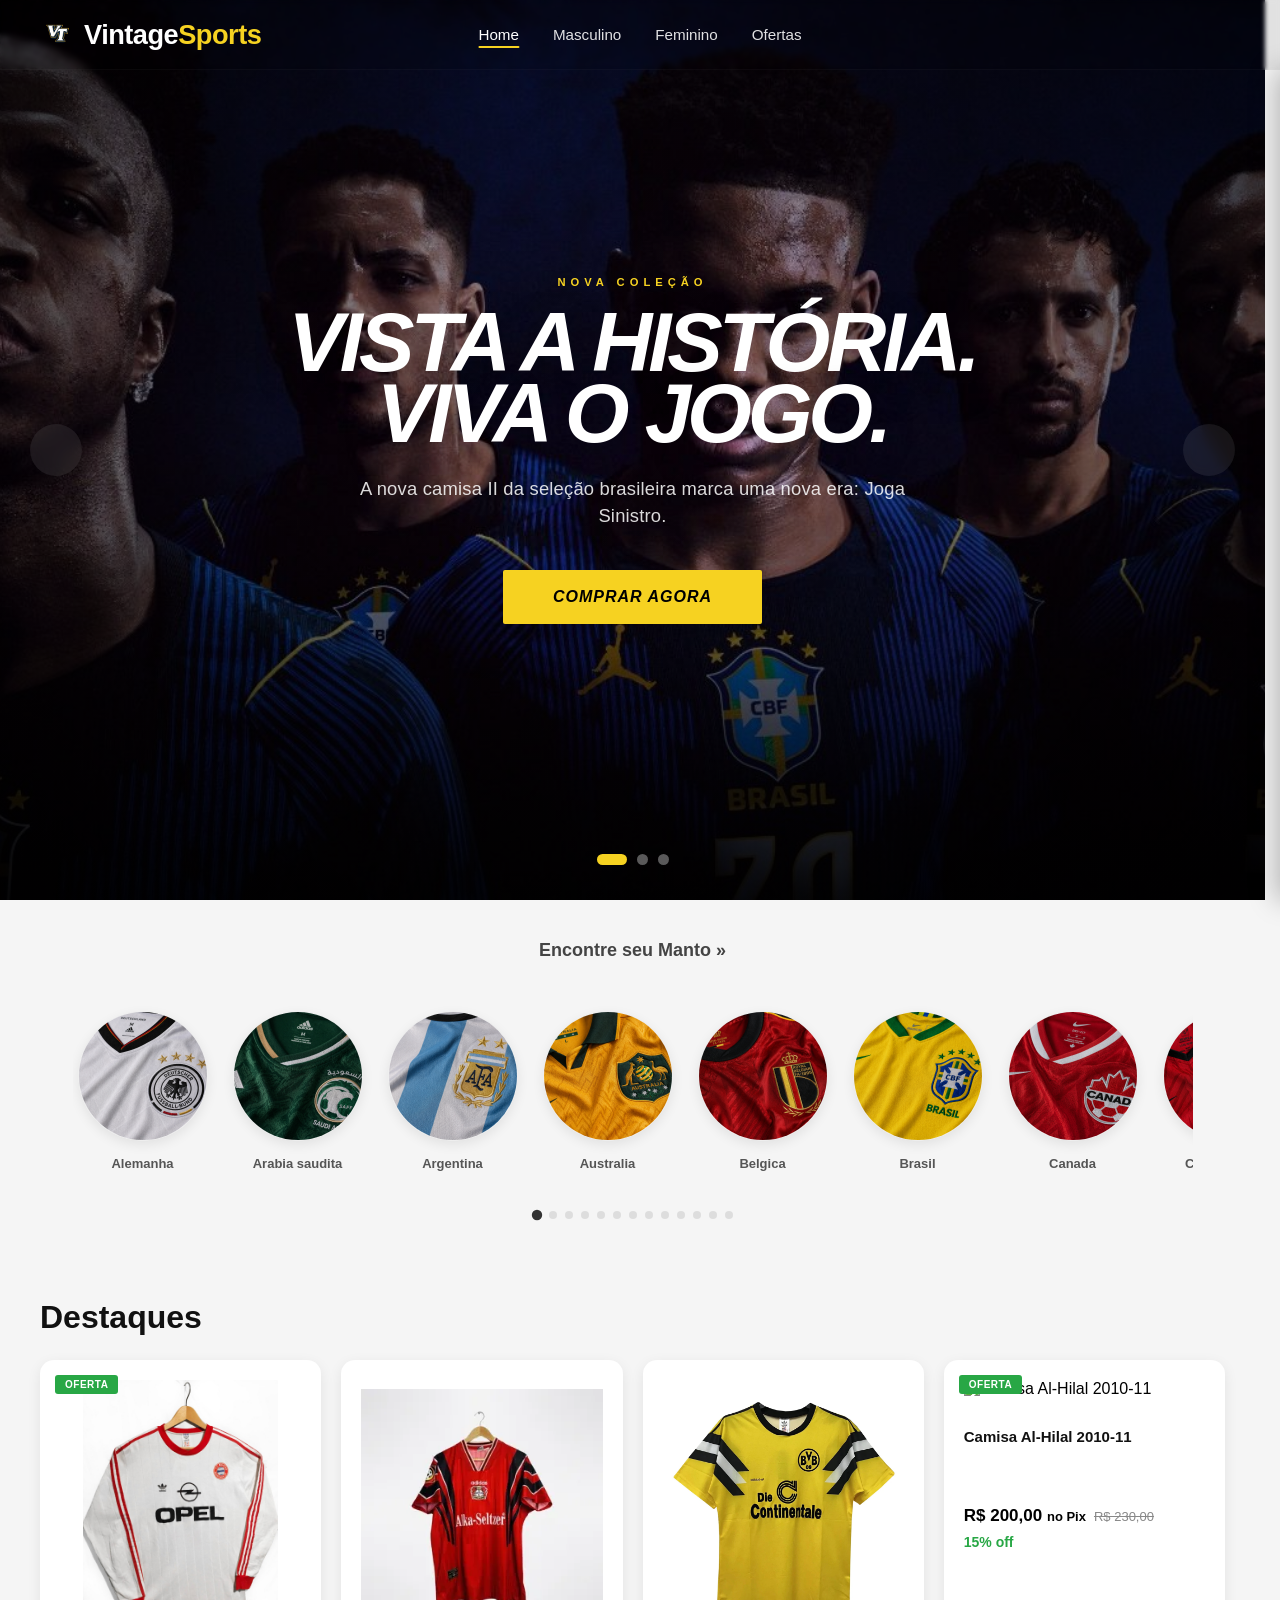
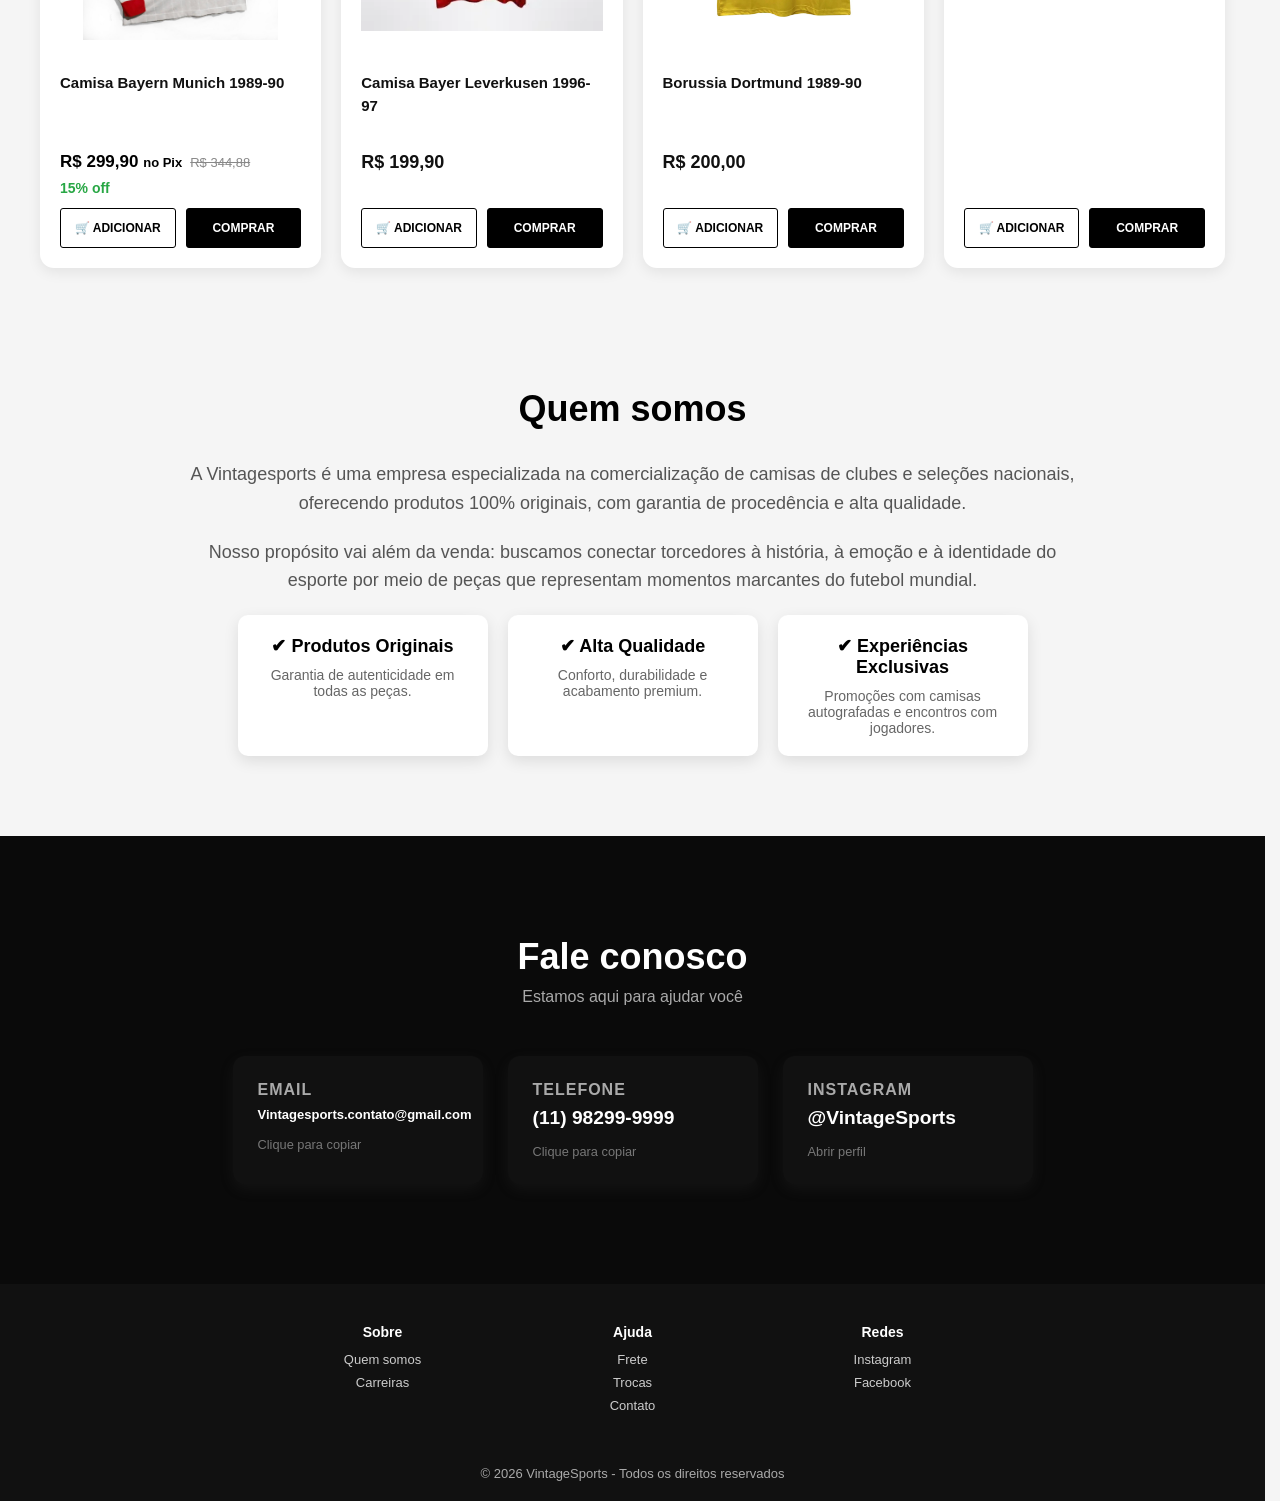
==== commit 1faca082: "ajustes" ====
--- a/index.html
+++ b/index.html
@@ -10,7 +10,6 @@
     <link rel="stylesheet" href="/css/home.css">
     <link rel="stylesheet" href="/css/produtos.css">
     <link rel="stylesheet" href="/css/footer.css">
-    <link rel="stylesheet" href="/css/modal_produto.css">
     <link rel="stylesheet" href="/css/carrossel.css">
     <link rel="stylesheet" href="https://cdnjs.cloudflare.com/ajax/libs/font-awesome/7.0.1/css/all.min.css">
 
@@ -421,7 +420,6 @@
 
 <script src="/js/carrossel.js" defer></script>
 <script src="/js/produtos.js"></script>
-<script src="/js/modal_produto.js"></script>
 <script src="/js/script.js" defer></script>
 
 <div id="custom-confirm" class="modal-overlay">
@@ -436,70 +434,43 @@
   </div>
 </div>
 
-<!-- MODAL DE SELEÇÃO DE PRODUTO (VINTAGE SPORTS) -->
-<div id="modal-selecao" class="modal-container">
-  <div class="modal-content product-layout">
-    <button class="close-x" onclick="fecharModal()">✕</button>
-
-    <!-- COLUNA ESQUERDA: IMAGEM -->
-    <div class="product-left">
-      <img id="modal-img" src="" alt="Produto">
-    </div>
-
-    <!-- COLUNA DIREITA: INFORMAÇÕES -->
-    <div class="product-right">
-      <h2 id="modal-titulo"></h2>
-      
-      <!-- ⭐ FEEDBACK E VENDAS -->
-      <div class="product-rating-row">
-        <div class="stars">
-          <i class="fa-solid fa-star"></i>
-          <i class="fa-solid fa-star"></i>
-          <i class="fa-solid fa-star"></i>
-          <i class="fa-solid fa-star"></i>
-          <i class="fa-solid fa-star-half-stroke"></i>
-          <span>(128 avaliações)</span>
+</div>
+
+<div id="cart-notification" class="cart-notification hidden">
+
+    <div class="cart-box">
+
+        <div class="cart-info">
+
+            <h3 id="cart-title">Produto</h3>
+
+            <p id="cart-desc">Descrição do produto</p>
+
         </div>
-        <span class="sold-count">| 452 vendidos</span>
-      </div>
-
-      <p class="product-category">VintageSports Retro Collection</p>
-      
-      <div class="product-price-section">
-        <span class="price-current" id="modal-preco"></span>
-        <span class="price-method">no Pix</span>
-      </div>
-
-      <!-- BOX DE PROMOÇÃO -->
-      <div class="product-info-box">
-        <p>Baixe o App e ganhe <strong>5% de desconto</strong> com o cupom <strong>VINTAGE10</strong></p>
-      </div>
-
-      <!-- CABEÇALHO DE TAMANHOS -->
-      <div class="size-header">
-        <span>Tamanho e numeração</span>
-        <a href="#" class="size-guide">Tabela de medidas</a>
-      </div>
-
-      <!-- GRADE DE TAMANHOS -->
-      <div class="tamanhos-grid">
-        <button type="button" onclick="selecionarTamanho('P', this)">P</button>
-        <button type="button" onclick="selecionarTamanho('M', this)">M</button>
-        <button type="button" onclick="selecionarTamanho('G', this)">G</button>
-        <button type="button" onclick="selecionarTamanho('GG', this)">GG</button>
-      </div>
-
-      <!-- AÇÕES FINAIS (Botão Confirmar e Cancelar Centralizado) -->
-      <div class="modal-footer-actions">
-        <button id="btn-confirmar" class="btn-confirmar" style="display:none;" onclick="finalizarSelecao()">Confirmar</button>
-        <button type="button" class="btn-cancelar-link" onclick="fecharModal()">Cancelar</button>
-      </div>
-    </div>
-  </div>
+
+        <div class="cart-buttons">
+
+            <button class="btn-add" onclick="confirmarCarrinho()">
+                Adicionar
+            </button>
+
+            <button class="btn-later" onclick="verDepois()">
+                Ver mais tarde
+            </button>
+
+            <button class="btn-cancel" onclick="fecharCarrinho()">
+                ×
+            </button>
+
+        </div>
+
+    </div>
+
 </div>
 
-
-
+<div id="toast-added" class="toast-added hidden">
+    Produto adicionado ao carrinho ✓
+</div>
 
 </body>
 </html>
--- a/css/header.css
+++ b/css/header.css
@@ -7,7 +7,7 @@
 }
 
 #promo {
-  scroll-margin-top: 100px; /* Ajuste esse valor conforme a altura do seu header */
+  scroll-margin-top: -20px; /* Ajuste esse valor conforme a altura do seu header */
 }
 
 #quem-somos{
--- a/css/style.css
+++ b/css/style.css
@@ -8,14 +8,36 @@
 html {
   scroll-behavior: smooth;
   height: 100%;
-}
-
+  width: 100%;
+  overflow-x: hidden;
+}
 
 body{
   background:#f5f5f5;
+
   min-height: 100vh;
+
+  width: 100%;
+
+  overflow-x: hidden;
+
   display: flex;
   flex-direction: column;
+}
+
+.full-section {
+    width: 100vw;
+    margin-left: calc(-50vw + 50%);
+    position: relative;
+}
+
+.section-container {
+    width: 100%;
+    max-width: 1400px;
+
+    margin: 0 auto;
+
+    padding: 0 40px;
 }
 
 
@@ -72,9 +94,9 @@
 .cart {
   position: fixed;
   right: -340px;
-  top: 80px;
+  top: 70px;
   width: 340px;
-  height: calc(100vh - 80px);
+  height: calc(100vh - 70px);
   background: white;
   padding: 20px;
   transition: 0.4s ease;
@@ -468,4 +490,205 @@
         width: 95vw;
         padding: 14px 20px !important;
     }
+}
+
+.overlay-loading {
+    position: fixed;
+    top: 0;
+    left: 0;
+    width: 100%;
+    height: 100%;
+    background: rgba(0,0,0,0.4);
+    backdrop-filter: blur(5px);
+    display: flex;
+    align-items: center;
+    justify-content: center;
+    z-index: 9999;
+}
+
+.hidden {
+    display: none;
+}
+
+.spinner {
+    width: 50px;
+    height: 50px;
+    border: 5px solid rgba(255,255,255,0.3);
+    border-top: 5px solid #fff;
+    border-radius: 50%;
+    animation: girar 1s linear infinite;
+}
+
+@keyframes girar {
+    from { transform: rotate(0deg); }
+    to { transform: rotate(360deg); }
+}
+
+.cart-notification {
+    position: fixed;
+    top: 45%;
+    left: 0;
+    width: 100%;
+    height: 45%;
+    display: flex;
+    justify-content: center;
+    align-items: center;
+    z-index: 99999;
+}
+
+.cart-box {
+    width: 90%;
+    max-width: 900px;
+    height: 100%;
+    background: #fff;
+    border-radius: 12px;
+    padding: 20px;
+    box-shadow: 0 10px 30px rgba(0,0,0,0.3);
+
+    display: flex;
+    flex-direction: column;
+    justify-content: space-between;
+
+    animation: subir 0.25s ease-out;
+}
+
+@keyframes subir {
+    from {
+        transform: translateY(40px);
+        opacity: 0;
+    }
+    to {
+        transform: translateY(0);
+        opacity: 1;
+    }
+}
+.cart-notification {
+    position: fixed;
+    top: 55%;
+    left: 0;
+    width: 100%;
+    z-index: 99999;
+
+    display: flex;
+    justify-content: center;
+
+    /* estado inicial (fechado) */
+    opacity: 0;
+    transform: translateY(40px);
+
+    pointer-events: none;
+
+    transition: opacity 0.35s ease, transform 0.35s ease;
+}
+
+/* estado aberto */
+.cart-notification:not(.hidden) {
+    opacity: 1;
+    transform: translateY(0);
+    pointer-events: auto;
+}
+
+.cart-box {
+    width: 100%;
+    max-width: 1200px;
+
+    background: rgba(255,255,255,0.98);
+    backdrop-filter: blur(10px);
+
+    padding: 16px 24px;
+
+    display: flex;
+    justify-content: space-between;
+    align-items: center;
+
+    border-top: 1px solid #eee;
+    border-bottom: 1px solid #eee;
+}
+
+/* INFO */
+.cart-info h3 {
+    margin: 0;
+    font-size: 16px;
+    font-weight: 600;
+}
+
+.cart-info p {
+    margin: 4px 0 0;
+    font-size: 13px;
+    color: #666;
+}
+
+/* BOTÕES */
+.cart-buttons {
+    display: flex;
+    gap: 10px;
+    align-items: center;
+}
+
+.cart-buttons button {
+    border: none;
+    padding: 10px 14px;
+    font-size: 13px;
+    cursor: pointer;
+    border-radius: 6px;
+    transition: 0.2s;
+}
+
+/* principal */
+.btn-add {
+    background: black;
+    color: white;
+}
+
+.btn-add:hover {
+    opacity: 0.85;
+}
+
+/* secundário */
+.btn-later {
+    background: #f2f2f2;
+}
+
+.btn-later:hover {
+    background: #e6e6e6;
+}
+
+/* fechar */
+.btn-cancel {
+    background: transparent;
+    font-size: 18px;
+    padding: 6px 10px;
+}
+
+/* hidden não “mata” animação mais */
+.hidden {
+    opacity: 0;
+    transform: translateY(40px);
+    pointer-events: none;
+}
+
+.toast-added {
+    position: fixed;
+    top: 20px;
+    left: 50%;
+    transform: translateX(-50%) translateY(-10px);
+
+    background: rgba(0,0,0,0.9);
+    color: white;
+
+    padding: 10px 16px;
+    border-radius: 8px;
+
+    font-size: 13px;
+
+    z-index: 999999;
+
+    opacity: 0;
+    transition: 0.3s ease;
+    pointer-events: none;
+}
+
+.toast-added.show {
+    opacity: 1;
+    transform: translateX(-50%) translateY(0);
 }
--- a/css/home.css
+++ b/css/home.css
@@ -8,7 +8,7 @@
 
     width: 100%;
 
-    height: 100vh;
+    height:100vh;
 
     overflow: hidden;
 
@@ -19,12 +19,6 @@
     text-align: center;
 
     color: white;
-
-    /* HERO FICA ATRÁS DA NAVBAR */
-
-    margin-top: -85px;
-
-    padding-top: 85px;
 }
 
 /* =============================================================
--- a/css/footer.css
+++ b/css/footer.css
@@ -58,6 +58,10 @@
 color: #aaa;
 }
 
+footer {
+  flex-shrink: 0;
+}
+
 /* =========================
 RESPONSIVO
 ========================= */
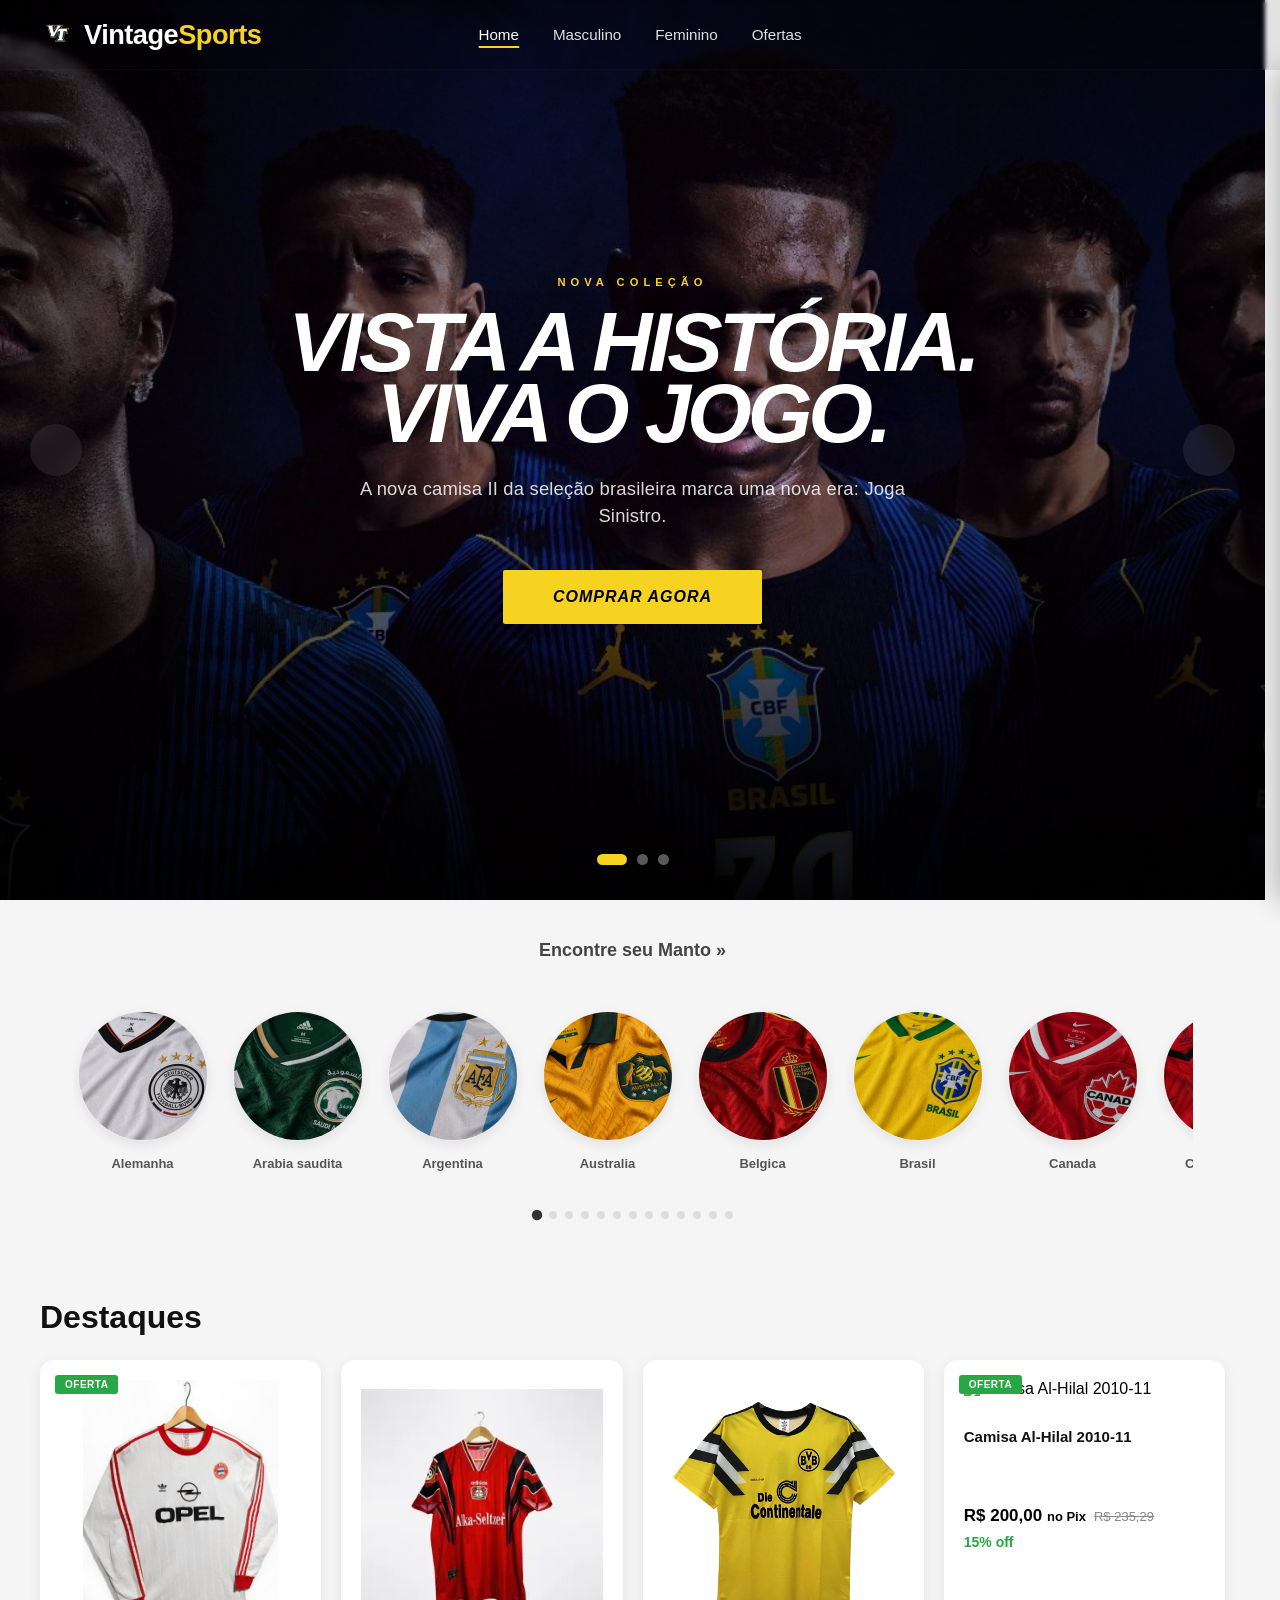
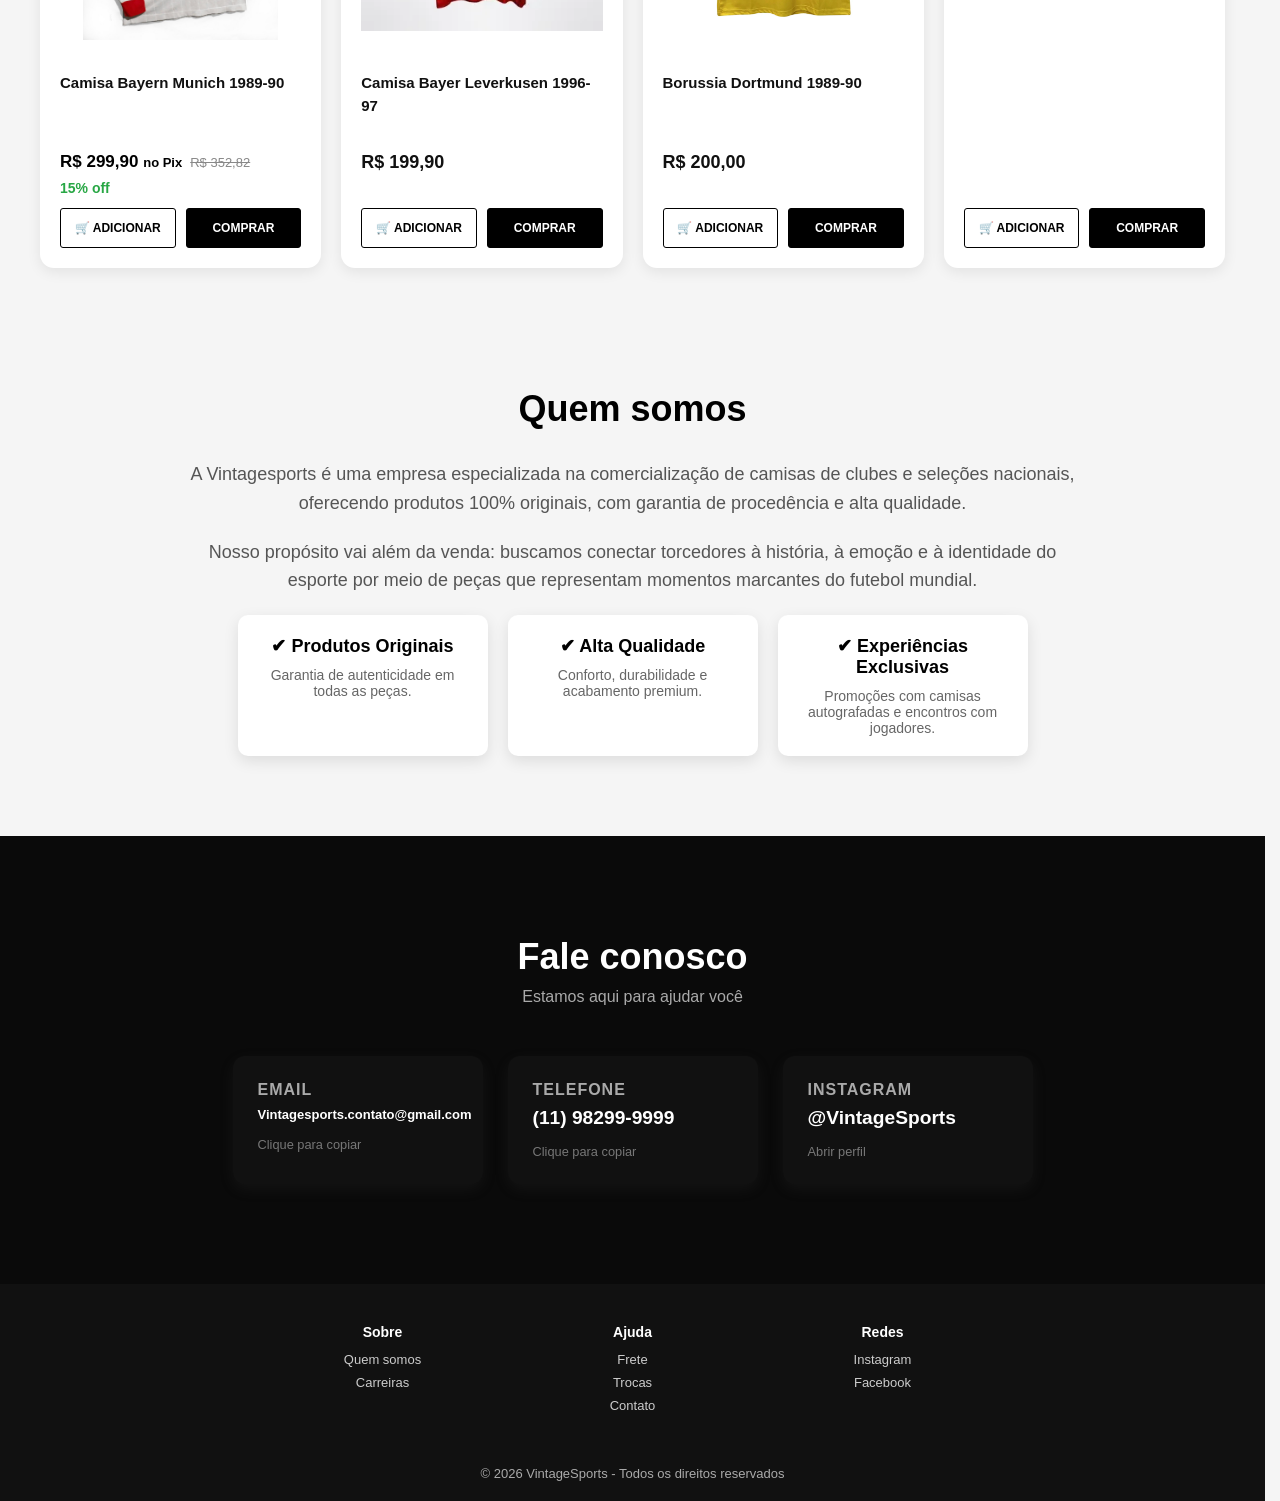
==== commit af8e9072: "modify" ====
--- a/index.html
+++ b/index.html
@@ -270,7 +270,7 @@
                 <div class="carrossel-circulo">
                     <img src="/assets/img/URUGUAY/uruguai.png" alt="Santos">
                 </div>
-                <span>Uruguay</span>
+                <span>Uruguai</span>
             </div>
 
             <!-- Adicione mais itens aqui conforme sua necessidade -->
@@ -418,9 +418,11 @@
   <p>© 2026 VintageSports - Todos os direitos reservados</p>
 </footer>
 
+
 <script src="/js/carrossel.js" defer></script>
 <script src="/js/produtos.js"></script>
 <script src="/js/script.js" defer></script>
+<script src="/js/pag_produtos.js" defer></script>
 
 <div id="custom-confirm" class="modal-overlay">
   <div class="modal-content">
@@ -436,24 +438,38 @@
 
 </div>
 
+<div id="cart-overlay" class="cart-overlay hidden"></div>
+
 <div id="cart-notification" class="cart-notification hidden">
 
     <div class="cart-box">
 
-        <div class="cart-info">
-
-            <h3 id="cart-title">Produto</h3>
-
-            <p id="cart-desc">Descrição do produto</p>
+        <!-- 🔥 LADO ESQUERDO: IMAGEM + INFO -->
+        <div class="cart-left">
+
+            <img id="cart-image" class="cart-image" src="" alt="Produto">
+
+            <div class="cart-info">
+
+                <h3 id="cart-title">Produto</h3>
+
+                <p id="cart-desc">Descrição do produto</p>
+
+            </div>
 
         </div>
 
+        <!-- 🔥 LADO DIREITO: BOTÕES -->
         <div class="cart-buttons">
 
             <button class="btn-add" onclick="confirmarCarrinho()">
                 Adicionar
             </button>
 
+            <button class="btn-view" onclick="verProdutoCompleto()">
+                Ver produto
+            </button>
+
             <button class="btn-later" onclick="verDepois()">
                 Ver mais tarde
             </button>
@@ -468,9 +484,11 @@
 
 </div>
 
-<div id="toast-added" class="toast-added hidden">
-    Produto adicionado ao carrinho ✓
+<div id="overlay-loading" class="overlay-loading hidden">
+    <div class="spinner"></div>
 </div>
+
+
 
 </body>
 </html>
--- a/css/header.css
+++ b/css/header.css
@@ -50,7 +50,8 @@
   top: 0;
   left: 0;
 
-  z-index: 1000;
+  /* Alterado de 1000 para 99999 para furar qualquer bloqueio da pag_produtos */
+  z-index: 99999 !important; 
 
   background: rgba(0, 0, 0, 0.08);
 
@@ -66,6 +67,7 @@
   border-bottom: 1px solid rgba(255,255,255,0.03);
 }
 
+
 /* =============================================================
    HEADER AO ROLAR
 ============================================================= */
@@ -253,26 +255,53 @@
 }
 
 /* =============================================================
-   BOTÕES / ÍCONES
+   BOTÕES / ÍCONES (AJUSTADO E BLINDADO)
 ============================================================= */
 
 .search-icon,
 #cart-btn {
-  background: none;
-
-  border: none;
+  background: transparent !important;
+
+  border: none !important;
 
   color: white;
 
-  font-size: 18px;
+  font-size: 20px; /* Tamanho ajustado para melhor clique */
 
   cursor: pointer;
+
+  display: inline-flex; /* Garante alinhamento perfeito do Font Awesome */
+  align-items: center;
+  justify-content: center;
+
+  position: relative;
 
   transition:
     transform 0.2s ease,
     color 0.2s ease;
 }
 
+/* Força os ícones internos do Font Awesome a herdarem as propriedades corretas */
+.search-icon i,
+#cart-btn i {
+  font-size: 20px !important;
+  color: inherit !important;
+  display: inline-block;
+}
+
+/* Estilização para o contador de itens do carrinho se mantiver no lugar */
+#cart-count {
+  font-size: 12px;
+  background: #f6d221;
+  color: #111;
+  padding: 2px 6px;
+  border-radius: 50%;
+  position: absolute;
+  top: -8px;
+  right: -8px;
+  font-weight: 700;
+}
+
 /* Hover */
 
 .search-icon:hover,
@@ -282,6 +311,7 @@
   transform: translateY(-2px);
 }
 
+
 /* =============================================================
    RESPONSIVIDADE
 ============================================================= */
@@ -379,7 +409,7 @@
 
 body.internal-page header {
 
-  background: rgba(8, 8, 8, 0.45);
+  background: rgb(8, 8, 8);
 
   backdrop-filter: blur(14px);
   -webkit-backdrop-filter: blur(14px);
--- a/css/style.css
+++ b/css/style.css
@@ -562,6 +562,7 @@
         opacity: 1;
     }
 }
+
 .cart-notification {
     position: fixed;
     top: 55%;
@@ -572,43 +573,72 @@
     display: flex;
     justify-content: center;
 
-    /* estado inicial (fechado) */
     opacity: 0;
     transform: translateY(40px);
-
     pointer-events: none;
 
     transition: opacity 0.35s ease, transform 0.35s ease;
 }
 
-/* estado aberto */
 .cart-notification:not(.hidden) {
     opacity: 1;
     transform: translateY(0);
     pointer-events: auto;
 }
 
+.hidden {
+    opacity: 0;
+    transform: translateY(40px);
+    pointer-events: none;
+}
+
+/* CONTAINER PRINCIPAL */
 .cart-box {
     width: 100%;
-    max-width: 1200px;
+    max-width: 1100px;
 
     background: rgba(255,255,255,0.98);
     backdrop-filter: blur(10px);
 
-    padding: 16px 24px;
-
-    display: flex;
+    padding: 14px 20px;
+
+    display: flex;
+    align-items: center;
     justify-content: space-between;
-    align-items: center;
 
     border-top: 1px solid #eee;
     border-bottom: 1px solid #eee;
-}
-
-/* INFO */
+
+    gap: 20px;
+}
+
+/* 🔥 ESQUERDA: imagem + info juntos */
+.cart-left {
+    display: flex;
+    align-items: center;
+    gap: 12px;
+    flex: 1;
+    min-width: 250px;
+}
+
+/* imagem */
+.cart-image {
+    width: 75px;
+    height: 75px;
+    object-fit: cover;
+    border-radius: 10px;
+}
+
+/* info */
+.cart-info {
+    display: flex;
+    flex-direction: column;
+    justify-content: center;
+}
+
 .cart-info h3 {
     margin: 0;
-    font-size: 16px;
+    font-size: 15px;
     font-weight: 600;
 }
 
@@ -618,13 +648,15 @@
     color: #666;
 }
 
-/* BOTÕES */
+/* 🔥 DIREITA: botões bem alinhados */
 .cart-buttons {
     display: flex;
     gap: 10px;
     align-items: center;
-}
-
+    flex-shrink: 0;
+}
+
+/* botões padrão */
 .cart-buttons button {
     border: none;
     padding: 10px 14px;
@@ -632,6 +664,7 @@
     cursor: pointer;
     border-radius: 6px;
     transition: 0.2s;
+    white-space: nowrap;
 }
 
 /* principal */
@@ -642,6 +675,16 @@
 
 .btn-add:hover {
     opacity: 0.85;
+}
+
+/* ver produto */
+.btn-view {
+    background: #e8f5e9;
+    color: #1b5e20;
+}
+
+.btn-view:hover {
+    background: #d7edd9;
 }
 
 /* secundário */
@@ -660,20 +703,14 @@
     padding: 6px 10px;
 }
 
-/* hidden não “mata” animação mais */
-.hidden {
-    opacity: 0;
-    transform: translateY(40px);
-    pointer-events: none;
-}
-
+/* TOAST */
 .toast-added {
     position: fixed;
     top: 20px;
     left: 50%;
     transform: translateX(-50%) translateY(-10px);
 
-    background: rgba(0,0,0,0.9);
+    background: rgba(0, 0, 0, 0.9);
     color: white;
 
     padding: 10px 16px;
@@ -691,4 +728,47 @@
 .toast-added.show {
     opacity: 1;
     transform: translateX(-50%) translateY(0);
+}
+
+.cart-overlay {
+    position: fixed;
+    top: 0;
+    left: 0;
+
+    width: 100vw;
+    height: 100vh;
+
+    background: rgba(0, 0, 0, 0.45);
+
+    z-index: 99998;
+
+    opacity: 0;
+    transition: 0.3s ease;
+    pointer-events: none;
+}
+
+.cart-overlay:not(.hidden) {
+    opacity: 1;
+    pointer-events: auto;
+}
+
+.cart-empty{
+    display:flex;
+    flex-direction:column;
+    align-items:center;
+    justify-content:center;
+    text-align:center;
+    padding:40px 20px;
+    color:#999;
+}
+
+.cart-empty i{
+    font-size:40px;
+    margin-bottom:15px;
+    opacity:.7;
+}
+
+.cart-empty p{
+    font-size:15px;
+    font-weight:500;
 }
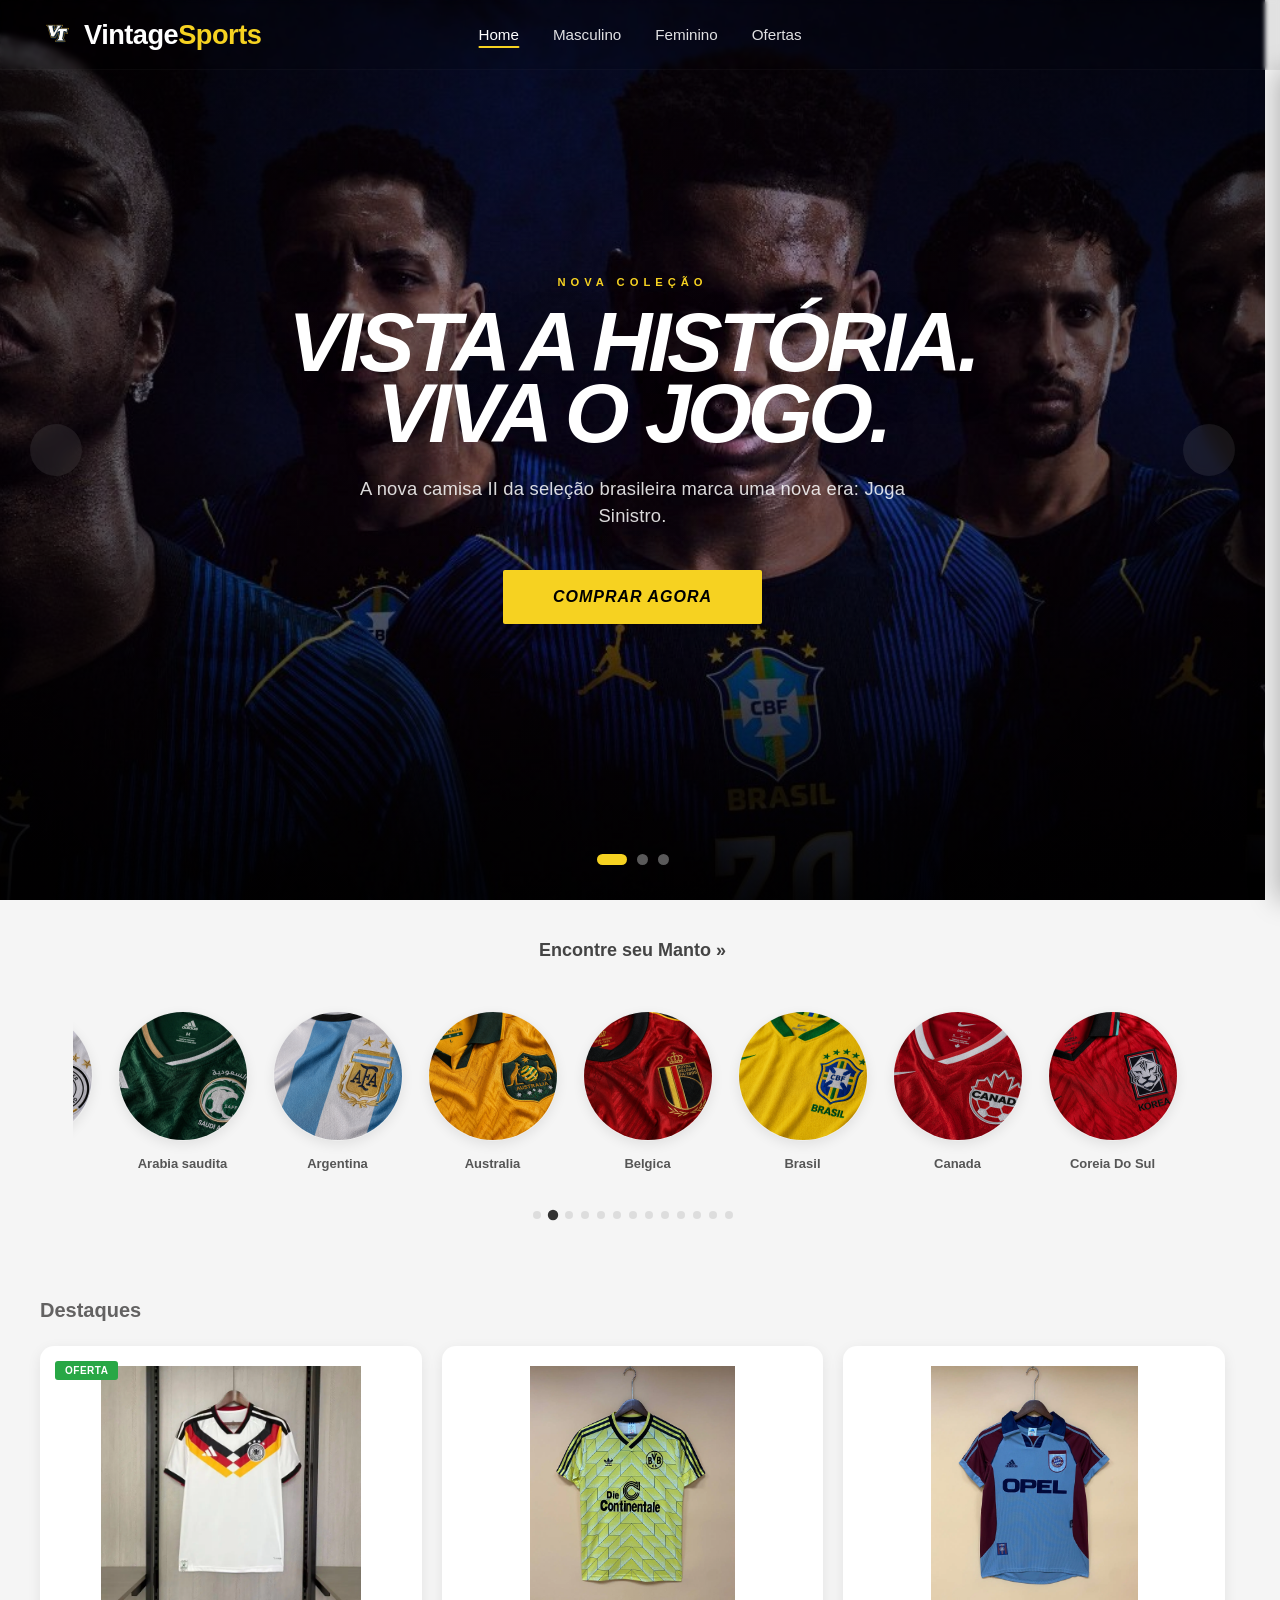
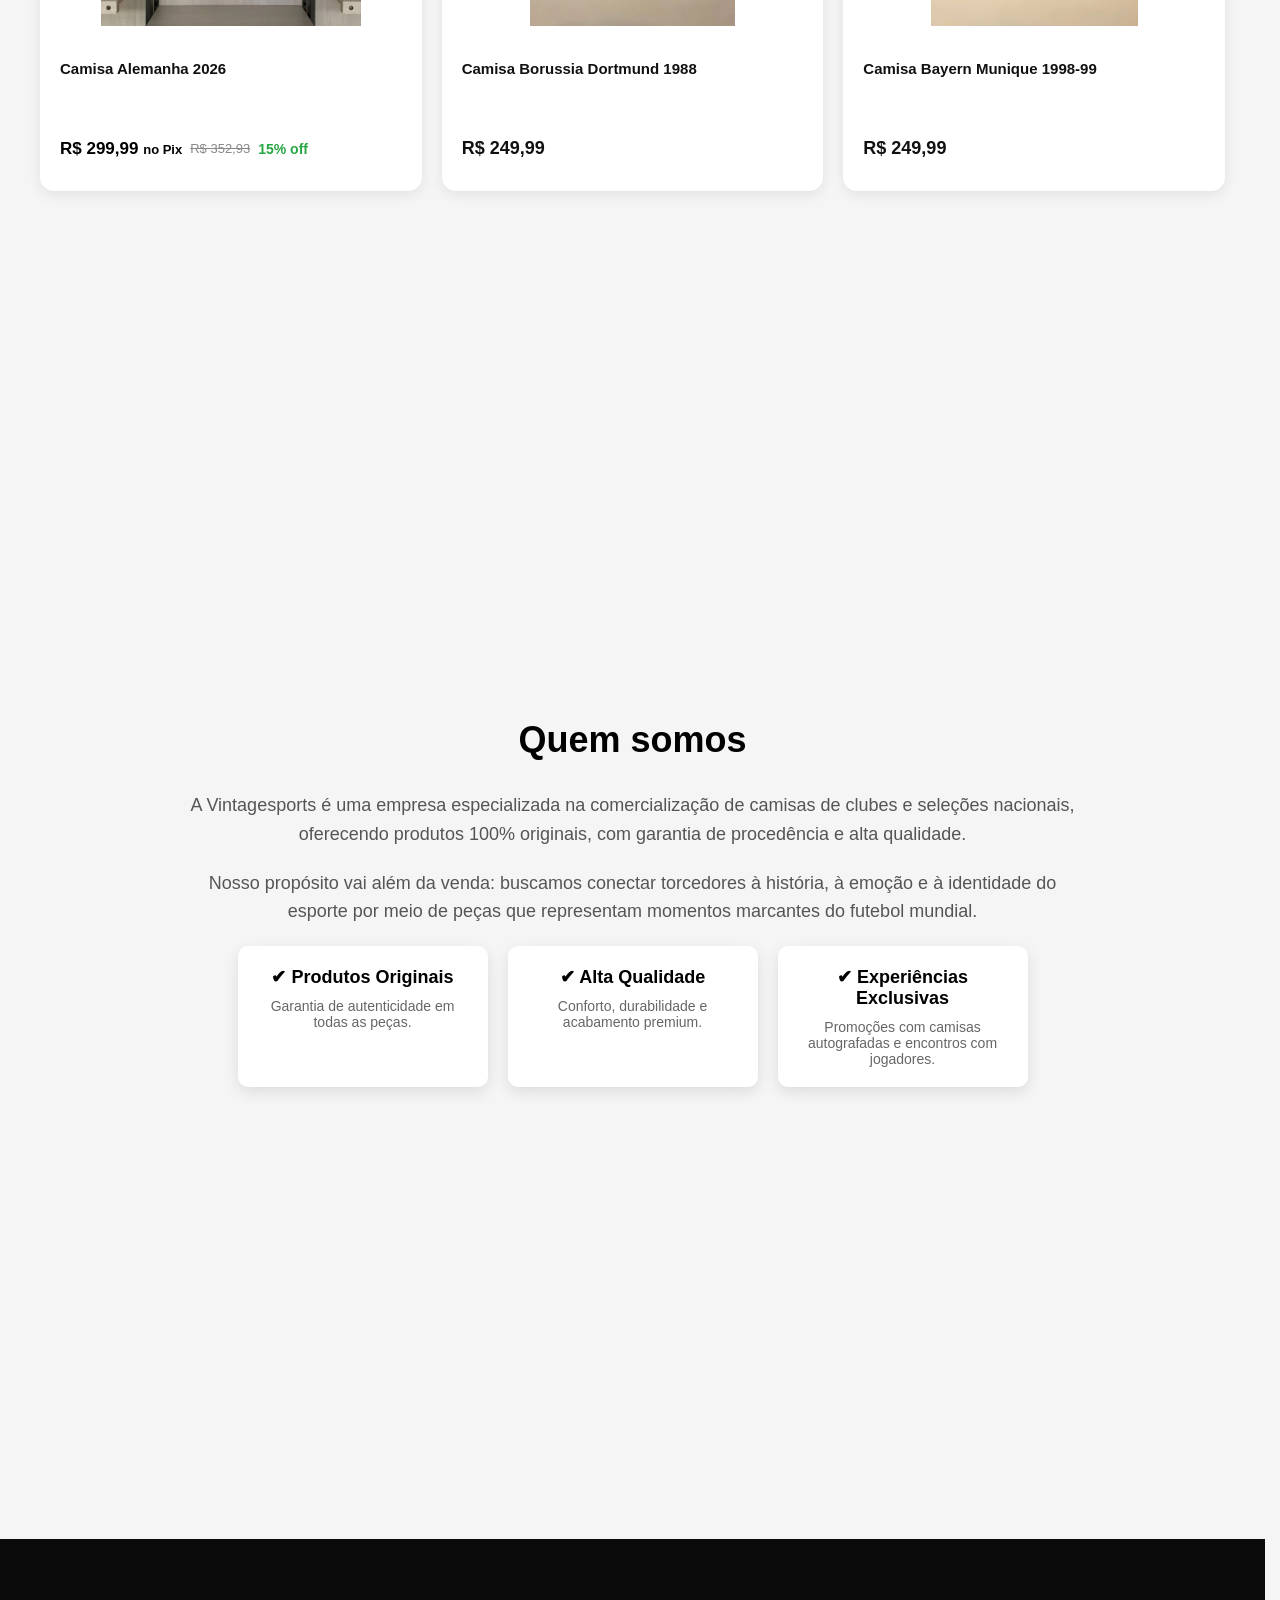
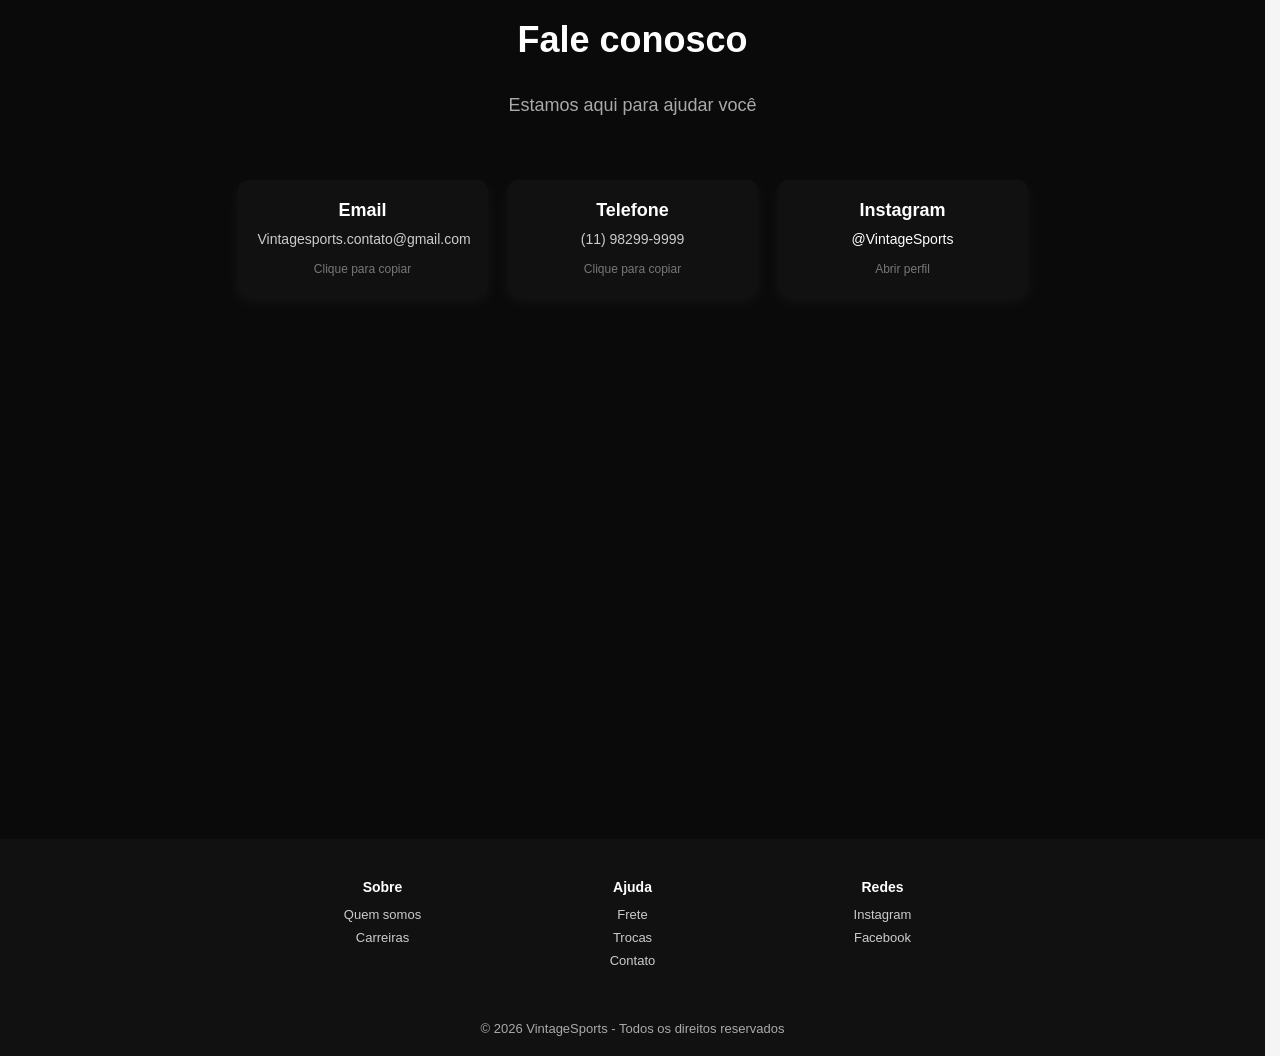
==== commit 81f72482: "Primeiro commit" ====
--- a/index.html
+++ b/index.html
@@ -133,142 +133,142 @@
         <!-- O ID 'carrossel-lista' é o que o JS vai usar para rolar -->
         <div class="carrossel-wrapper" id="carrossel-lista">
 
-            <div class="carrossel-item">
+            <div class="carrossel-item" data-pais="alemanha" onclick="filtrarPais(this)">
                 <div class="carrossel-circulo">
                     <img src="/assets/img/ALEMANHA/alemanha.png" alt="Pelé">
                 </div>
                 <span>Alemanha</span>
             </div>
 
-            <div class="carrossel-item">
+            <div class="carrossel-item" data-pais="arabia" onclick="filtrarPais(this)">
                 <div class="carrossel-circulo">
                     <img src="/assets/img/ARABIA SAUDITA/arabia.png" alt="Pelé">
                 </div>
                 <span>Arabia saudita</span>
             </div>
 
-            <div class="carrossel-item">
+            <div class="carrossel-item" data-pais="argentina" onclick="filtrarPais(this)">
                 <div class="carrossel-circulo">
                     <img src="/assets/img/ARGENTINA/argentina.png" alt="Pelé">
                 </div>
                 <span>Argentina</span>
             </div>
 
-            <div class="carrossel-item">
+            <div class="carrossel-item" data-pais="australia" onclick="filtrarPais(this)">
                 <div class="carrossel-circulo">
                     <img src="/assets/img/AUSTRALIA/australia.png" alt="Pelé">
                 </div>
                 <span>Australia</span>
             </div>
 
-            <div class="carrossel-item">
+            <div class="carrossel-item" data-pais="belgica" onclick="filtrarPais(this)">
                 <div class="carrossel-circulo">
                     <img src="/assets/img/BELGICA/belgica.png" alt="Pelé">
                 </div>
                 <span>Belgica</span>
             </div>
 
-            <div class="carrossel-item">
+            <div class="carrossel-item" data-pais="brasil" onclick="filtrarPais(this)">
                 <div class="carrossel-circulo">
                     <img src="/assets/img/BRASIL/brasil.png" alt="Pelé">
                 </div>
                 <span>Brasil</span>
             </div>
 
-            <div class="carrossel-item">
+            <div class="carrossel-item" data-pais="canada" onclick="filtrarPais(this) ">
                 <div class="carrossel-circulo">
                     <img src="/assets/img/CANADA/canada.png" alt="Pelé">
                 </div>
                 <span>Canada</span>
             </div>
 
-            <div class="carrossel-item">
-                <div class="carrossel-circulo">
-                    <img src="/assets/img/COREIA DO SUL/coreia do sul.png" alt="Pelé">
+            <div class="carrossel-item" data-pais="coreia" onclick="filtrarPais(this)">
+                <div class="carrossel-circulo">
+                    <img src="/assets/img/COREIA/coreia do sul.png" alt="Pelé">
                 </div>
                 <span>Coreia Do Sul</span>
             </div>
 
-            <div class="carrossel-item">
+            <div class="carrossel-item" data-pais="croacia" onclick="filtrarPais(this)">
                 <div class="carrossel-circulo">
                     <img src="/assets/img/CROACIA/croacia.png" alt="Pelé">
                 </div>
                 <span>Croacia</span>
             </div>
 
-            <div class="carrossel-item">
+            <div class="carrossel-item" data-pais="egito" onclick="filtrarPais(this)">
                 <div class="carrossel-circulo">
                     <img src="/assets/img/EGITO/egito.png" alt="Pelé">
                 </div>
                 <span>Egito</span>
             </div>
 
-            <div class="carrossel-item">
+            <div class="carrossel-item" data-pais="espanha" onclick="filtrarPais(this)">
                 <div class="carrossel-circulo">
                     <img src="/assets/img/ESPANHA/espanha.png" alt="Pelé">
                 </div>
                 <span>Espanha</span>
             </div>
 
-            <div class="carrossel-item">
+            <div class="carrossel-item" data-pais="usa" onclick="filtrarPais(this)">
                 <div class="carrossel-circulo">
                     <img src="/assets/img/USA/usa.png" alt="Pelé">
                 </div>
                 <span>USA</span>
             </div>
 
-            <div class="carrossel-item">
+            <div class="carrossel-item" data-pais="franca" onclick="filtrarPais(this)">
                 <div class="carrossel-circulo">
                     <img src="/assets/img/FRANCA/frança.png" alt="Pelé">
                 </div>
                 <span>França</span>
             </div>
 
-            <div class="carrossel-item">
+            <div class="carrossel-item" data-pais="Holanda" onclick="filtrarPais(this)">
                 <div class="carrossel-circulo">
                     <img src="/assets/img/HOLANDA/holanda.png" alt="São Paulo">
                 </div>
                 <span>Holanda</span>
             </div>
 
-            <div class="carrossel-item">
+            <div class="carrossel-item" data-pais="inglaterra" onclick="filtrarPais(this)">
                 <div class="carrossel-circulo">
                     <img src="/assets/img/INGLATERRA/inglaterra.png" alt="Santos">
                 </div>
                 <span>Inglaterra</span>
             </div>
 
-            <div class="carrossel-item">
+            <div class="carrossel-item" data-pais="japao" onclick="filtrarPais(this)">
                 <div class="carrossel-circulo">
                     <img src="/assets/img/JAPAO/japao.png" alt="Santos">
                 </div>
                 <span>Japão</span>
             </div>
 
-            <div class="carrossel-item">
+            <div class="carrossel-item" data-pais="marrocos" onclick="filtrarPais(this)">
                 <div class="carrossel-circulo">
                     <img src="/assets/img/MARROCOS/marrocos.png" alt="Santos">
                 </div>
                 <span>Marrocos</span>
             </div>
 
-            <div class="carrossel-item">
+            <div class="carrossel-item" data-pais="mexico" onclick="filtrarPais(this)">
                 <div class="carrossel-circulo">
                     <img src="/assets/img/MEXICO/mexico.png" alt="Santos">
                 </div>
                 <span>Mexico</span>
             </div>
 
-            <div class="carrossel-item">
+            <div class="carrossel-item" data-pais="portugal" onclick="filtrarPais(this)">
                 <div class="carrossel-circulo">
                     <img src="/assets/img/PORTUGAL/portugal.png" alt="Santos">
                 </div>
                 <span>Portugal</span>
             </div>
 
-            <div class="carrossel-item">
-                <div class="carrossel-circulo">
-                    <img src="/assets/img/URUGUAY/uruguai.png" alt="Santos">
+            <div class="carrossel-item" data-pais="uruguai" onclick="filtrarPais(this)">
+                <div class="carrossel-circulo">
+                    <img src="/assets/img/URUGUAI/uruguai.png" alt="Santos">
                 </div>
                 <span>Uruguai</span>
             </div>
@@ -352,37 +352,41 @@
 </section>
 
 <section id="contato" class="contato animar">
-  <h2 class="titulo-contato animar">Fale conosco</h2>
-  <p class="subtitulo-contato animar">Estamos aqui para ajudar você</p>
-
-  <div class="contato-container">
-
-    <!-- EMAIL -->
-    <div class="card-contato copiavel animar" onclick="copiarTexto('email', this)">
-      <h3>Email</h3>
-      <p id="email">Vintagesports.contato@gmail.com</p>
-      <span class="status">Clique para copiar</span>
-    </div>
-
-    <!-- TELEFONE -->
-    <div class="card-contato copiavel animar" onclick="copiarTexto('telefone', this)">
-      <h3>Telefone</h3>
-      <p id="telefone">(11) 98299-9999</p>
-      <span class="status">Clique para copiar</span>
-    </div>
-
-    <!-- INSTAGRAM -->
-    <div class="card-contato animar">
-      <h3>Instagram</h3>
-      <p>
-        <a href="https://instagram.com/seuusuario" target="_blank">
-          @VintageSports
-        </a>
-      </p>
-      <span class="status">Abrir perfil</span>
-    </div>
-
-  </div>
+    <div class="container">
+
+        <h2 class="titulo-contato animar">Fale conosco</h2>
+
+        <p class="subtitulo-contato animar">
+            Estamos aqui para ajudar você
+        </p>
+
+        <div class="destaques">
+
+            <div class="card-contato copiavel animar" onclick="copiarTexto('email', this)">
+                <h3>Email</h3>
+                <p id="email">Vintagesports.contato@gmail.com</p>
+                <span class="status">Clique para copiar</span>
+            </div>
+
+            <div class="card-contato copiavel animar" onclick="copiarTexto('telefone', this)">
+                <h3>Telefone</h3>
+                <p id="telefone">(11) 98299-9999</p>
+                <span class="status">Clique para copiar</span>
+            </div>
+
+            <div class="card-contato animar">
+                <h3>Instagram</h3>
+                <p>
+                    <a href="https://instagram.com/seuusuario" target="_blank">
+                        @VintageSports
+                    </a>
+                </p>
+                <span class="status">Abrir perfil</span>
+            </div>
+
+        </div>
+
+    </div>
 </section>
 
 <footer class="">
@@ -444,7 +448,7 @@
 
     <div class="cart-box">
 
-        <!-- 🔥 LADO ESQUERDO: IMAGEM + INFO -->
+        <!-- ESQUERDA -->
         <div class="cart-left">
 
             <img id="cart-image" class="cart-image" src="" alt="Produto">
@@ -459,23 +463,15 @@
 
         </div>
 
-        <!-- 🔥 LADO DIREITO: BOTÕES -->
+        <!-- DIREITA -->
         <div class="cart-buttons">
-
-            <button class="btn-add" onclick="confirmarCarrinho()">
-                Adicionar
-            </button>
 
             <button class="btn-view" onclick="verProdutoCompleto()">
                 Ver produto
             </button>
 
-            <button class="btn-later" onclick="verDepois()">
-                Ver mais tarde
-            </button>
-
             <button class="btn-cancel" onclick="fecharCarrinho()">
-                ×
+                Cancelar
             </button>
 
         </div>
--- a/css/style.css
+++ b/css/style.css
@@ -40,9 +40,16 @@
     padding: 0 40px;
 }
 
-
+html.no-scroll,
 body.no-scroll {
   overflow: hidden;
+}
+
+
+body.no-scroll {
+  overflow: hidden;
+  position: relative;
+  width: 100%;
 }
 
 main {
--- a/css/home.css
+++ b/css/home.css
@@ -19,6 +19,8 @@
     text-align: center;
 
     color: white;
+
+    z-index: 1000;
 }
 
 /* =============================================================
@@ -381,6 +383,7 @@
   background: #f5f5f5;
   padding: 80px 20px;
   text-align: center;
+  height: 100vh;
 }
 
 .container {
@@ -391,6 +394,7 @@
 .quem-somos h2 {
   font-size: 36px;
   margin-bottom: 30px;
+  
 }
 
 .descricao {
@@ -451,110 +455,101 @@
   opacity: 1;
 }
 
-/* SEÇÃO */
 .contato {
-  background: #0a0a0a;
-  color: white;
-  padding: 100px 20px;
-  text-align: center;
-}
-
-/* TÍTULO */
+    background: #0a0a0a;
+    color: #fff;
+    padding: 80px 20px;
+    text-align: center;
+    min-height: 100vh;
+}
+
 .titulo-contato {
-  font-size: 36px;
-  font-weight: 600;
-  margin-bottom: 10px;
+    font-size: 36px;
+    margin-bottom: 30px;
 }
 
 .subtitulo-contato {
-  color: #aaa;
-  margin-bottom: 50px;
-}
-
-/* GRID */
-.contato-container {
-  display: flex;
-  justify-content: center;
-  gap: 25px;
-  flex-wrap: wrap;
-}
-
-/* CARD */
+    font-size: 18px;
+    color: #aaa;
+    line-height: 1.6;
+    margin-bottom: 60px;
+}
+
+/* mesma largura dos cards da seção quem somos */
+
 .card-contato {
-  background: #111;
-  padding: 25px;
-  width: 250px;
-  border-radius: 12px;
-  transition: all 0.3s ease;
-  box-shadow: 0 5px 15px rgba(105, 105, 105, 0.1);
-  text-align: left;
-  position: relative;
-  overflow: hidden;
-}
-
-/* BORDA ANIMADA */
+    background: #111;
+    padding: 20px;
+    border-radius: 10px;
+    width: 250px;
+
+    box-shadow: 0 5px 15px rgba(255,255,255,.05);
+
+    position: relative;
+    overflow: hidden;
+
+    transition: .3s;
+}
+
 .card-contato::before {
-  content: "";
-  position: absolute;
-  inset: 0;
-  border-radius: 12px;
-  padding: 1px;
-  background: linear-gradient(120deg, transparent, #f6d221, transparent);
-  -webkit-mask:
-    linear-gradient(#000 0 0) content-box,
-    linear-gradient(#000 0 0);
-  -webkit-mask-composite: xor;
-  mask-composite: exclude;
-  opacity: 0;
-  transition: 0.3s;
-}
-
-/* HOVER */
+    content: "";
+    position: absolute;
+    inset: 0;
+    border-radius: 12px;
+    padding: 1px;
+    background: linear-gradient(
+        120deg,
+        transparent,
+        #f6d221,
+        transparent
+    );
+
+    -webkit-mask:
+        linear-gradient(#000 0 0) content-box,
+        linear-gradient(#000 0 0);
+
+    -webkit-mask-composite: xor;
+    mask-composite: exclude;
+
+    opacity: 0;
+    transition: .3s;
+}
+
 .card-contato:hover {
-  transform: translateY(-8px);
+    transform: translateY(-5px);
 }
 
 .card-contato:hover::before {
-  opacity: 1;
-}
-
-/* TEXTOS */
+    opacity: 1;
+}
+
 .card-contato h3 {
-  font-size: 1rem;
-  color: #aaa;
-  margin-bottom: 8px;
-  text-transform: uppercase;
-  letter-spacing: 1px;
+    margin-bottom: 10px;
+    font-size: 18px;
+    color: #fff;
 }
 
 .card-contato p {
-  font-size: 1.2rem;
-  font-weight: bold;
-}
-
-/* LINK */
+    font-size: 14px;
+    color: #ccc;
+}
+
 .card-contato a {
-  color: white;
-  text-decoration: none;
-}
-
-/* STATUS */
+    color: #fff;
+    text-decoration: none;
+}
+
 .status {
-  display: block;
-  margin-top: 15px;
-  font-size: 0.8rem;
-  color: #777;
-}
-
-/* EFEITO COPIADO */
-.card-contato.copiado {
-  background: #1a1a1a;
+    display: block;
+    margin-top: 15px;
+    font-size: 12px;
+    color: #777;
 }
 
 .card-contato.copiado .status {
-  color: #f6d221;
-}
-
-#email{
-  font-size: 13px;
-}
+    color: #f6d221;
+}
+
+#email {
+    font-size: 14px;
+}
--- a/css/produtos.css
+++ b/css/produtos.css
@@ -13,99 +13,7 @@
 
   gap: 35px;
 
-  padding:
-    110px 40px 40px;
-}
-
-/* =============================================================
-   SIDEBAR / FILTROS
-============================================================= */
-
-.filters {
-  width: 240px;
-
-  min-width: 240px;
-
-  background: #fff;
-
-  border-radius: 14px;
-
-  padding: 18px;
-
-  box-shadow: 0 4px 14px rgba(0,0,0,0.06);
-
-  position: sticky;
-
-  top: 95px;
-
-  height: fit-content;
-}
-
-/* =============================================================
-   ITEM FILTRO
-============================================================= */
-
-.filtro-item {
-  border-bottom: 1px solid #ececec;
-
-  padding: 14px 0;
-}
-
-.filtro-item:last-child {
-  border-bottom: none;
-}
-
-.filtro-item button {
-  width: 100%;
-
-  display: flex;
-  align-items: center;
-  justify-content: space-between;
-
-  background: none;
-
-  border: none;
-
-  cursor: pointer;
-
-  font-size: 15px;
-  font-weight: 600;
-
-  color: #111;
-
-  padding: 0;
-}
-
-.filtro-item button span {
-  font-size: 14px;
-
-  transition: transform 0.3s ease;
-}
-
-/* =============================================================
-   CONTEÚDO FILTRO
-============================================================= */
-
-.filtro-conteudo {
-  display: flex;
-  flex-direction: column;
-
-  gap: 12px;
-
-  margin-top: 15px;
-}
-
-.filtro-conteudo label {
-  display: flex;
-  align-items: center;
-
-  gap: 10px;
-
-  font-size: 14px;
-
-  color: #444;
-
-  cursor: pointer;
+  padding: 90px 40px 40px;
 }
 
 /* =============================================================
@@ -114,17 +22,18 @@
 
 .products {
   flex: 1;
-
   min-width: 0;
+
+  min-height: 100vh;
 }
 
 .products h2 {
   margin-bottom: 24px;
 
-  font-size: 2rem;
+  font-size: 20px;
   font-weight: 700;
 
-  color: #111;
+  color: #302f2fbe;
 }
 
 /* =============================================================
@@ -134,8 +43,8 @@
 /* 🔥 GRID FIXO: Aqui travamos em 4 colunas */
 .grid {
   display: grid;
-  /* repeat(4, 1fr) garante que sempre haverá 4 colunas iguais */
-  grid-template-columns: repeat(4, 1fr) !important;
+  /* repeat(3, 1fr) garante que sempre haverá 3 colunas iguais */
+  grid-template-columns: repeat(3, 1fr) !important;
   gap: 20px;
 }
 
@@ -256,21 +165,6 @@
 
 @media (max-width: 1024px) {
 
-  .shop-container {
-    flex-direction: column;
-
-    padding:
-      100px 25px 35px;
-  }
-
-  .filters {
-    width: 100%;
-
-    min-width: 100%;
-
-    position: static;
-  }
-
   .grid {
     grid-template-columns: repeat(2, 1fr);
   }
@@ -282,13 +176,6 @@
 
 @media (max-width: 600px) {
 
-  .shop-container {
-    padding:
-      90px 16px 25px;
-
-    gap: 25px;
-  }
-
   .products h2 {
     font-size: 1.5rem;
 
@@ -314,90 +201,7 @@
   }
 }
 
-/* =============================================================
-   BOTÕES COM EFEITO DE BRILHO E ESTILO NIKE (MASC/FEM/OFERTAS)
-   ============================================================= */
-
-.buttons {
-    display: flex;
-    gap: 10px;
-    margin-top: auto;
-}
-
-/* 1. ESTILO BASE PARA TODOS OS BOTÕES */
-.buttons button {
-    position: relative;
-    overflow: hidden; /* Garante que o brilho não saia do botão */
-    flex: 1;
-    padding: 12px 5px;
-    border-radius: 3px; /* Raio original solicitado */
-    cursor: pointer;
-    font-size: 12px;
-    font-weight: 700;
-    text-transform: uppercase;
-    transition: all 0.3s ease;
-    border: 1px solid black;
-    display: flex;
-    align-items: center;
-    justify-content: center;
-}
-
-/* 2. ANIMAÇÃO DE ESCALA E PULO (PARA OS DOIS) */
-.buttons button:hover {
-    transform: translateY(-3px) scale(1.02);
-}
-
-/* 3. O EFEITO DE BRILHO (A LUZ QUE PASSA PELO BOTÃO) */
-.buttons button::after {
-    content: "";
-    position: absolute;
-    top: 0;
-    left: -100%;
-    width: 100%;
-    height: 100%;
-    background: linear-gradient(
-        120deg, 
-        transparent, 
-        rgba(255, 255, 255, 0.4), 
-        transparent
-    );
-    transition: 0.5s;
-    z-index: 1;
-}
-
-/* Faz o brilho atravessar AMBOS os botões no hover */
-.buttons button:hover::after {
-    left: 100%;
-}
-
-/* 4. BOTÃO ADICIONAR (Estilo Branco / Inverte no Hover) */
-.buttons button:first-child {
-    background: #ffffff;
-    color: #000;
-    z-index: 2;
-}
-
-.buttons button:first-child:hover {
-    background: #000;
-    color: #fff;
-}
-
-/* 5. BOTÃO COMPRAR (Estilo Preto Sólido) */
-.buy-btn {
-    background: #000000 !important;
-    color: #ffffff !important;
-    border: 1px solid #000 !important;
-    z-index: 2;
-}
-
-.buy-btn:hover {
-    background: #333 !important;
-}
-
-/* Efeito de clique (apertar) */
-.buttons button:active {
-    transform: scale(0.95);
-}
+
 
 
 
@@ -466,3 +270,76 @@
     color: #111;
     margin: 12px 0;
 }
+
+
+/* =============================================================
+   OVERLAY "VER PRODUTO"
+   (APENAS GRID DE PRODUTOS)
+============================================================= */
+
+.grid .card {
+  position: relative;
+}
+
+/* Overlay */
+.grid .card::before {
+  content: "";
+
+  position: absolute;
+
+  inset: 0;
+
+  background: rgba(0, 0, 0, 0.18);
+
+  opacity: 0;
+
+  transition: opacity 0.3s ease;
+
+  z-index: 5;
+
+  border-radius: 14px;
+}
+
+/* Texto minimalista */
+.grid .card::after {
+  content: "VER PRODUTO";
+
+  position: absolute;
+
+  top: 30%;
+  left: 50%;
+
+  transform: translate(-50%, -50%);
+
+  color: #fff;
+
+  font-size: 11px;
+
+  font-weight: 600;
+
+  letter-spacing: 3px;
+
+  text-transform: uppercase;
+
+  opacity: 0;
+
+  transition:
+    opacity 0.3s ease,
+    transform 0.3s ease;
+
+  z-index: 6;
+
+  pointer-events: none;
+}
+
+/* Hover overlay */
+.grid .card:hover::before {
+  opacity: 1;
+}
+
+/* Hover texto */
+.grid .card:hover::after {
+  opacity: 1;
+
+  transform: translate(-50%, -50%) translateY(-4px);
+}
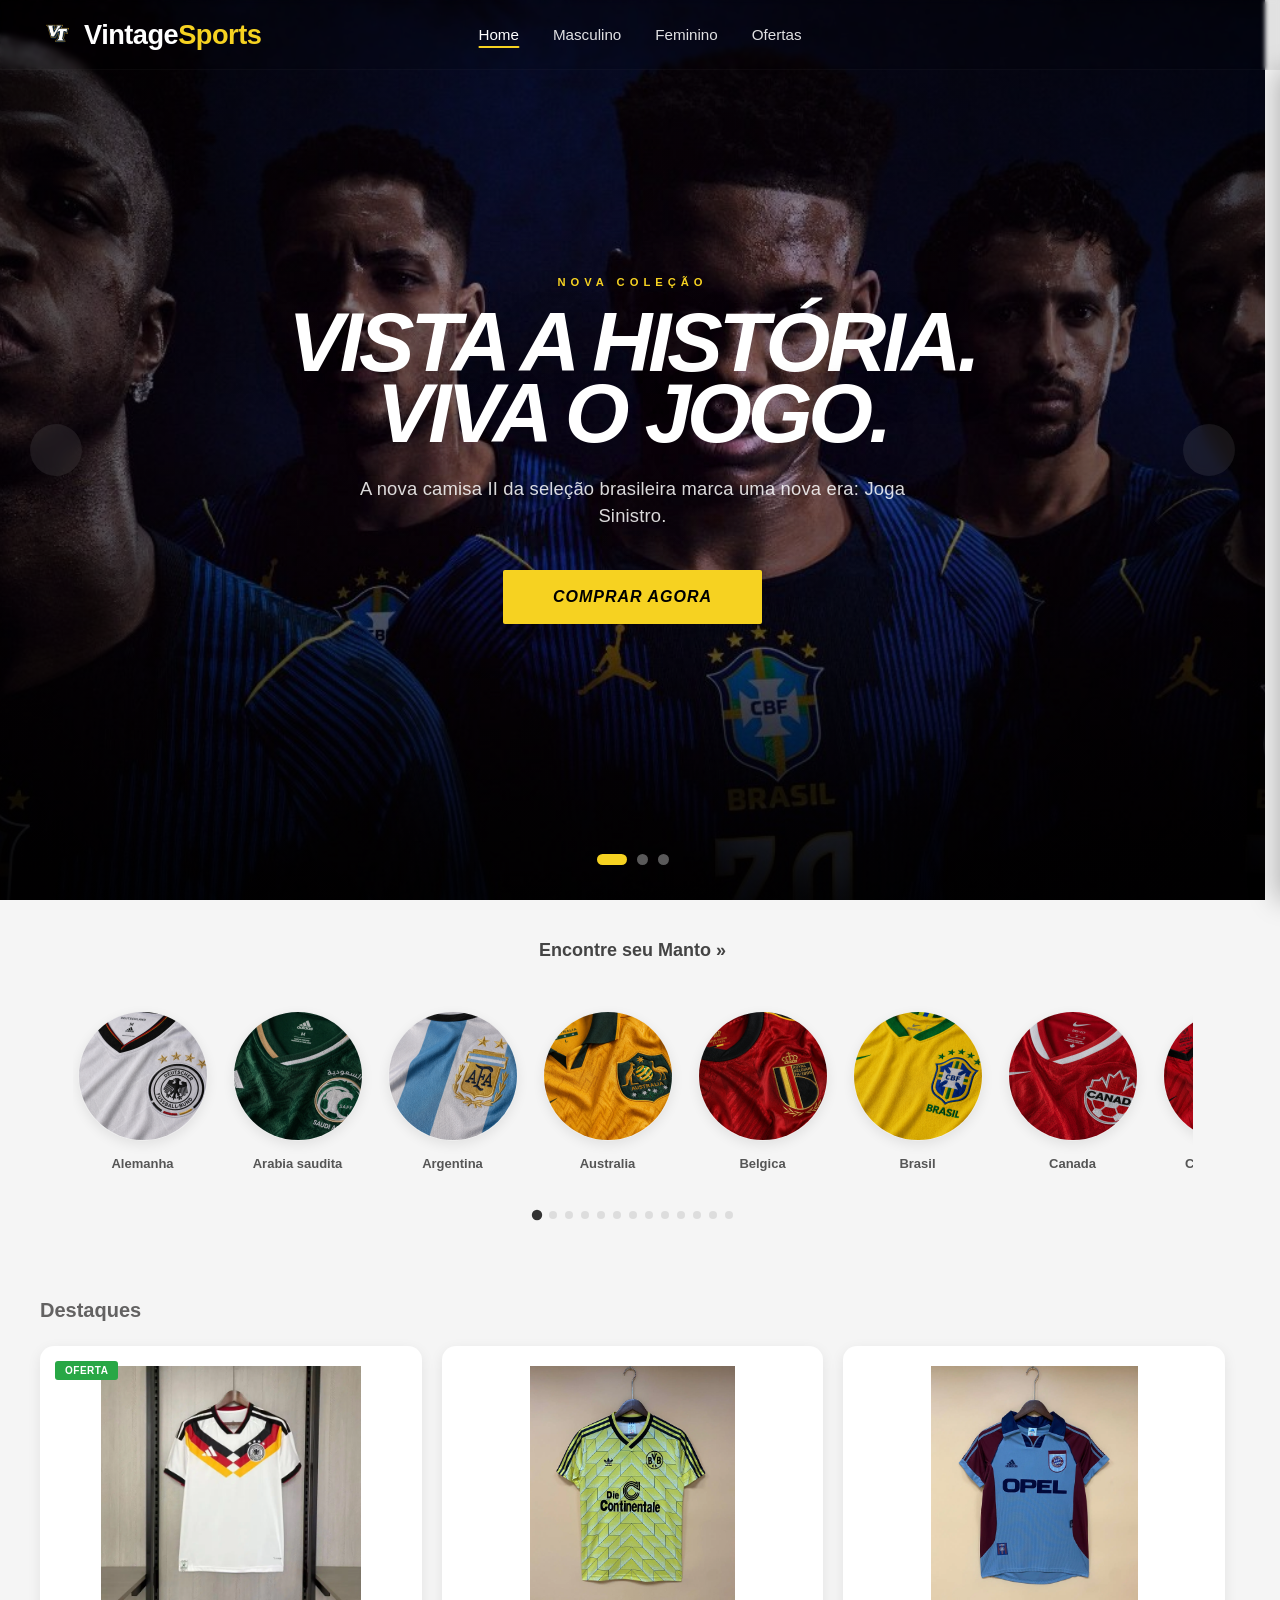
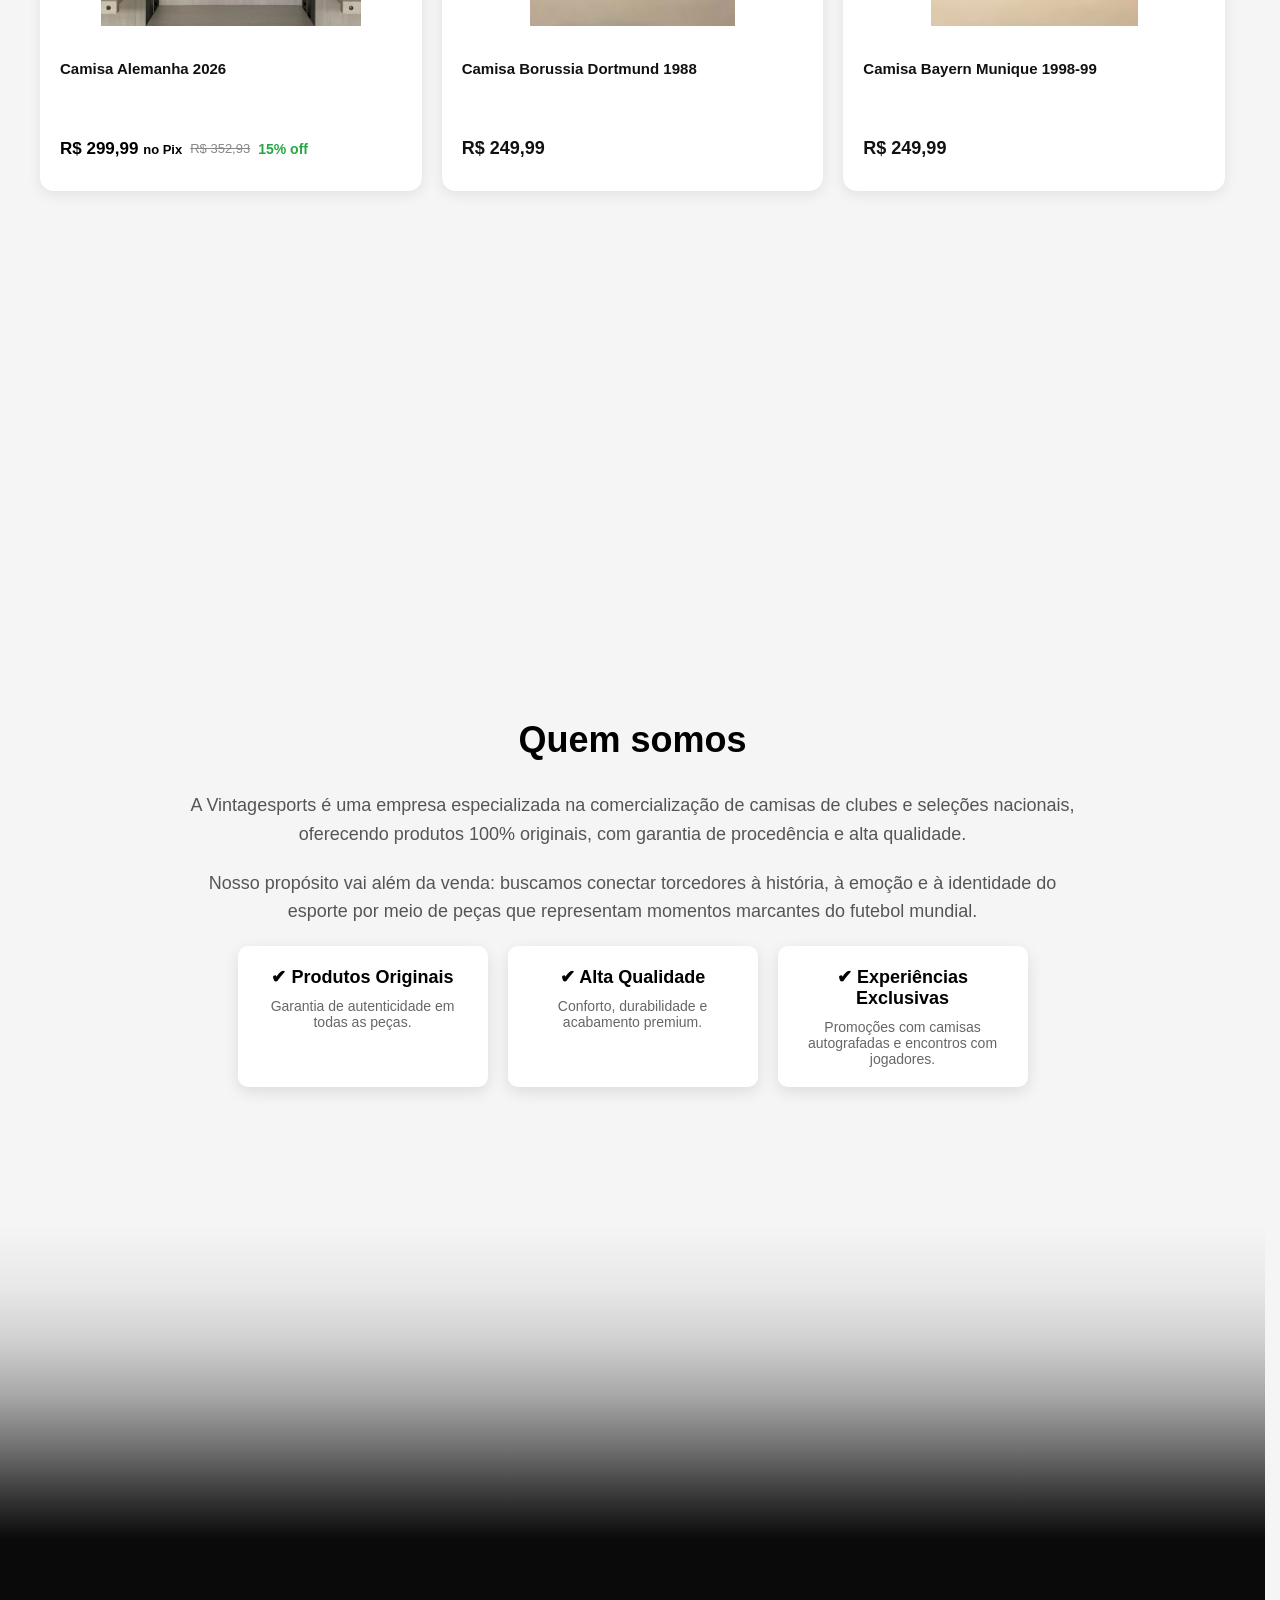
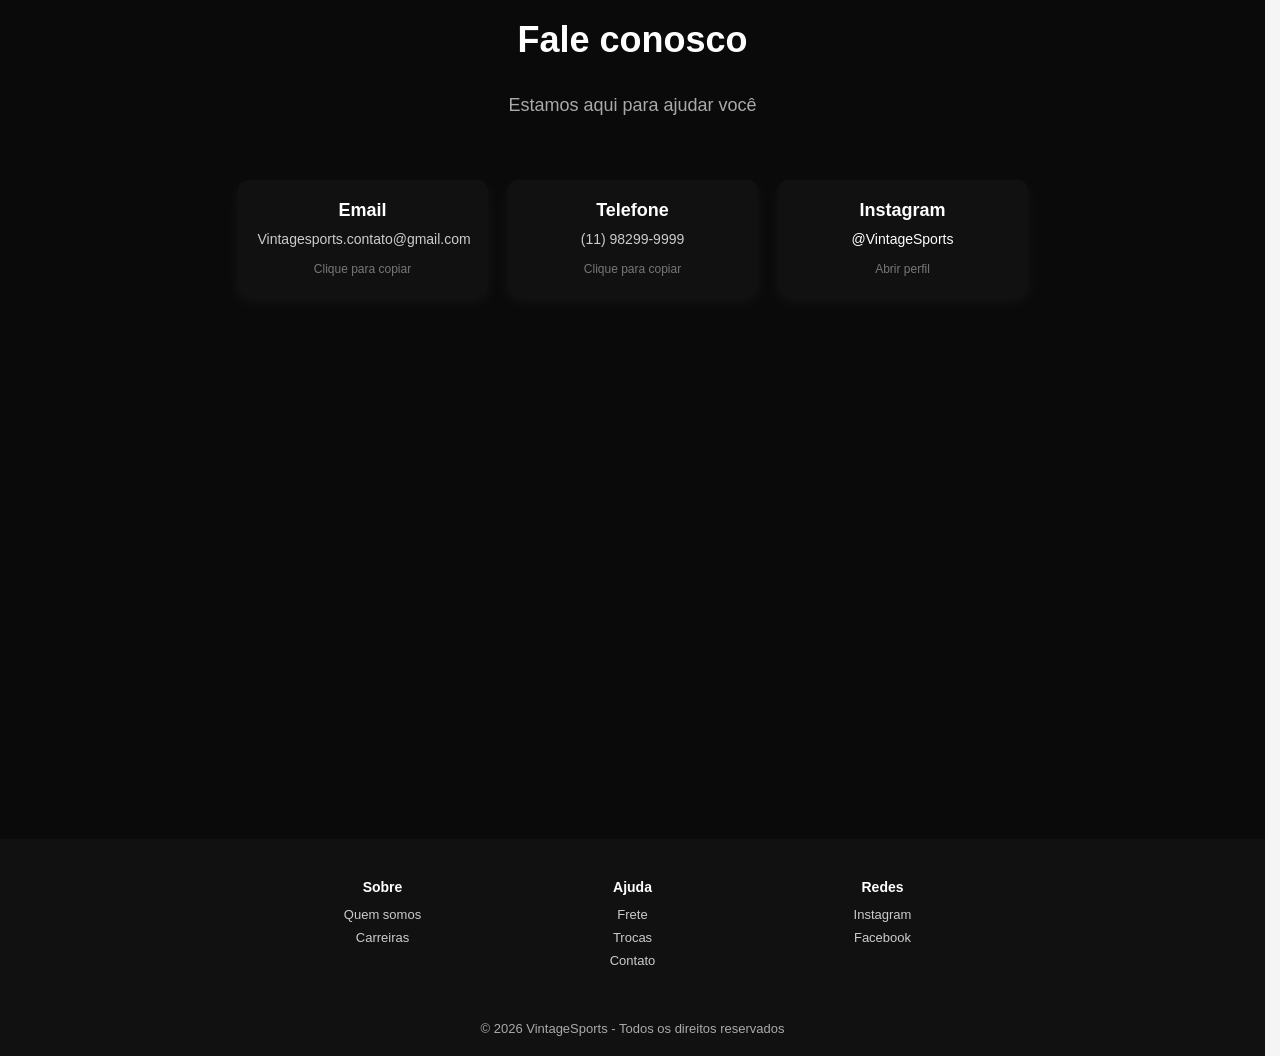
==== commit 5f60b42f: "ajustes" ====
--- a/index.html
+++ b/index.html
@@ -351,6 +351,8 @@
   </div>
 </section>
 
+<div class="degrade"></div>
+
 <section id="contato" class="contato animar">
     <div class="container">
 
--- a/css/home.css
+++ b/css/home.css
@@ -380,10 +380,21 @@
 }
 
 .quem-somos {
-  background: #f5f5f5;
   padding: 80px 20px;
   text-align: center;
   height: 100vh;
+
+  background: linear-gradient(
+    to bottom,
+    #f5f5f5 0%,
+    #f5f5f5 65%,
+    #e8e8e8 72%,
+    #d0d0d0 78%,
+    #a8a8a8 84%,
+    #6f6f6f 90%,
+    #303030 96%,
+    #0a0a0a 100%
+  );
 }
 
 .container {
